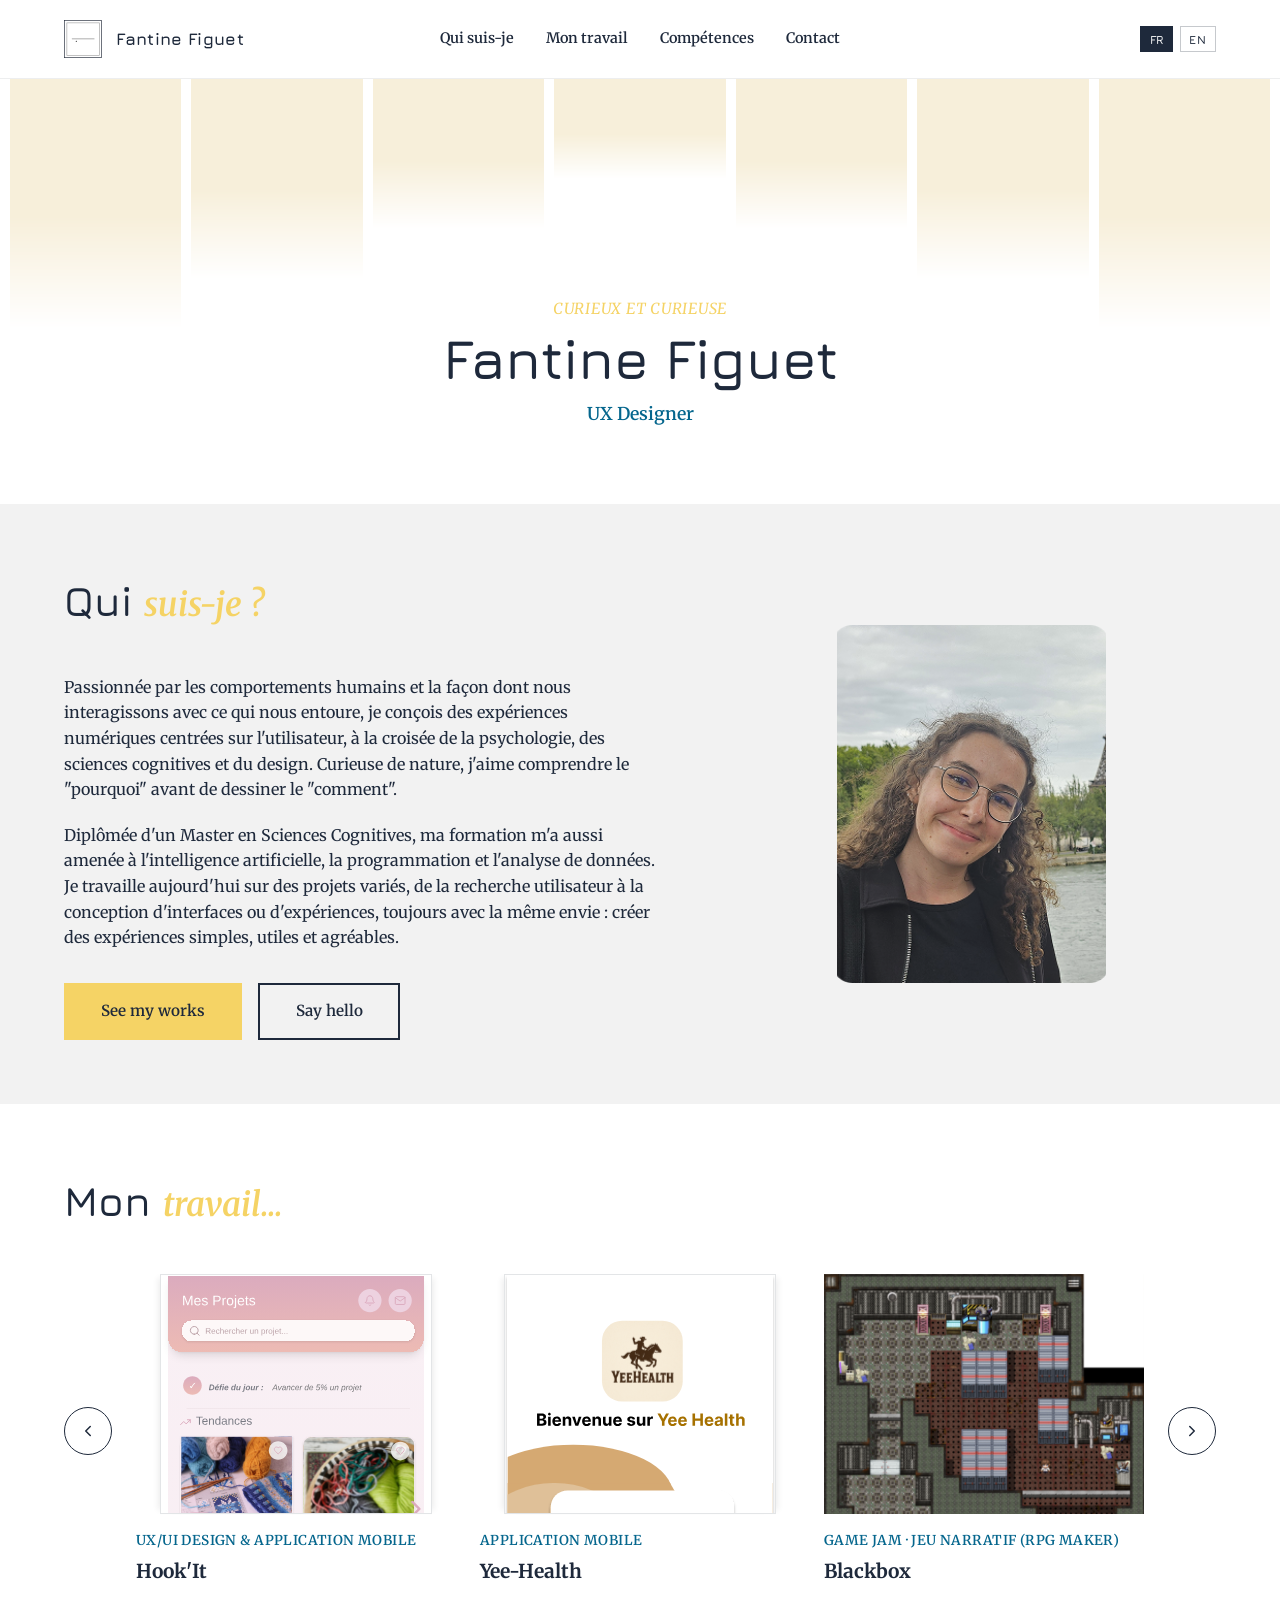
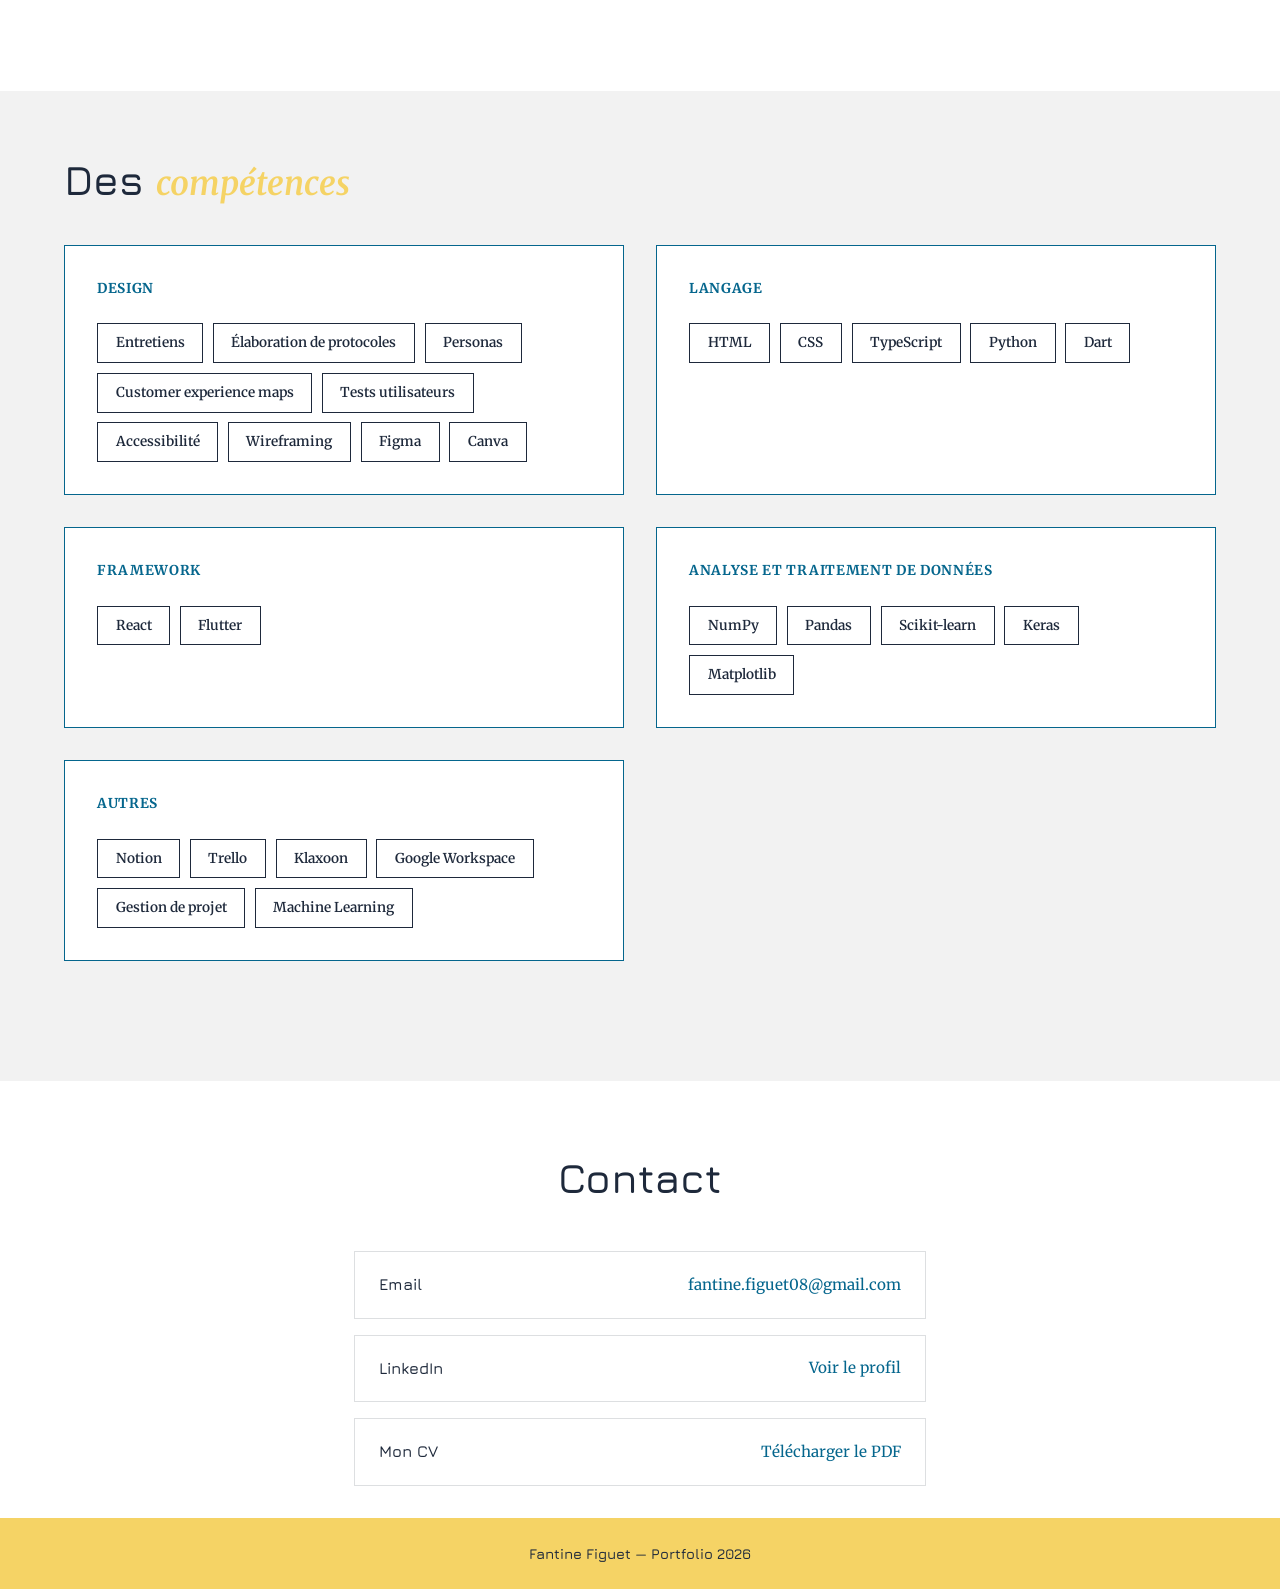
==== index.html @ 65083ae0 "Premier commit : portfolio" ====
<!DOCTYPE html>
<html lang="fr">
<head>
  <meta charset="UTF-8">
  <meta name="viewport" content="width=device-width, initial-scale=1.0">
  <title>Fantine Portfolio</title>
  <meta name="description" content="Portfolio de Fantine Figuet, UX Designer.">
  <link rel="icon" type="image/svg+xml" href="assets/images/loco_icon.svg">

  <!-- Polices Google Fonts -->
  <link rel="preconnect" href="https://fonts.googleapis.com">
  <link rel="preconnect" href="https://fonts.gstatic.com" crossorigin>
  <link href="https://fonts.googleapis.com/css2?family=Jura:wght@400;500;600;700&family=Merriweather:ital,wght@0,400;0,700;1,400;1,700&display=swap" rel="stylesheet">

  <link rel="stylesheet" href="assets/css/style.css">
</head>
<body>

  <!-- =========================================================
       BARRE DE MENU (injectée par assets/js/navbar.js)
  ========================================================== -->
  <div id="navbar" data-root="./"></div>
  <script src="assets/js/navbar.js"></script>

  <!-- =========================================================
       1. HERO
  ========================================================== -->
  <section class="hero">
    <div class="hero-mosaic" aria-hidden="true">
      <div class="mosaic-item mosaic-1"></div>
      <div class="mosaic-item mosaic-2"></div>
      <div class="mosaic-item mosaic-3"></div>
      <div class="mosaic-item mosaic-4"></div>
      <div class="mosaic-item mosaic-5"></div>
      <div class="mosaic-item mosaic-6"></div>
      <div class="mosaic-item mosaic-7"></div>
    </div>

    <div class="hero-content">
      <p class="hero-tagline" data-i18n="hero.tagline"><em>Curieux et curieuse</em></p>
      <h1 class="hero-title">Fantine Figuet</h1>
      <p class="hero-role">UX Designer</p>
    </div>
  </section>


  <!-- =========================================================
       2. SECTION "QUI SUIS-JE ?"
  ========================================================== -->
  <section id="qui-suis-je" class="about">
    <div class="about-inner">

      <div class="about-text">
        <h2 class="section-title" data-i18n="about.title">Qui <em>suis-je ?</em></h2>

        <p data-i18n="about.p1">
          Passionnée par les comportements humains et la façon dont nous interagissons avec ce qui
          nous entoure, je conçois des expériences numériques centrées sur
          l'utilisateur, à la croisée de la psychologie, des sciences cognitives et du design.
          Curieuse de nature, j'aime comprendre le "pourquoi" avant de dessiner le "comment".
        </p>
        <p data-i18n="about.p2">
          Diplômée d'un Master en Sciences Cognitives, ma formation m'a aussi amenée à
          l'intelligence artificielle, la programmation et l'analyse de données. Je travaille
          aujourd'hui sur des projets variés, de la recherche utilisateur à la conception
          d'interfaces ou d'expériences, toujours avec la même envie : créer des expériences
          simples, utiles et agréables.
        </p>

        <div class="about-buttons">
          <a href="#travail" class="btn btn-fill-yellow">See my works</a>
          <a href="#contact" class="btn btn-outline-blue">Say hello</a>
        </div>
      </div>

      <div class="about-image">
        <img src="assets/images/fantine.png" alt="Photo de Fantine Figuet" class="about-photo">
        <div class="about-photo-accent"></div>
      </div>

    </div>
  </section>


  <!-- =========================================================
       3. SECTION "MON TRAVAIL..."
  ========================================================== -->
  <section id="travail" class="work">
    <div class="work-inner">
    <h2 class="section-title" data-i18n="work.title">Mon <em>travail...</em></h2>

    <div class="carousel carousel--work">
      <button class="carousel-arrow carousel-prev" aria-label="Projet précédent">
        <svg width="18" height="18" viewBox="0 0 24 24" fill="none" stroke="currentColor" stroke-width="2">
          <path d="M15 18l-6-6 6-6" stroke-linecap="round" stroke-linejoin="round"/>
        </svg>
      </button>

      <div class="carousel-viewport">
        <ul class="carousel-track">
          <!-- TODO: remplacer par les vrais projets (titre, catégorie, image) -->
          <!-- Chaque carte renvoie vers sa propre page : monportfolio/projet1, /projet2, ... -->
          <li class="project-card-item">
            <a href="hookit/" class="project-card">
              <img src="assets/images/hook_it/hifi/accueil.svg" alt="" class="project-image project-image--framed">
              <p class="project-category" data-i18n="work.hookit.category">UX/UI Design &amp; Application mobile</p>
              <h3 class="project-title" data-i18n="work.hookit.title">Hook'It</h3>
            </a>
          </li>
          <li class="project-card-item">
            <a href="esante/index.html" class="project-card">
              <img src="assets/images/esante/connexion.svg" alt="" class="project-image project-image--framed">
              <p class="project-category" data-i18n="work.esante.category">Application mobile</p>
              <h3 class="project-title" data-i18n="work.esante.title">Yee-Health</h3>
            </a>
          </li>
          <li class="project-card-item">
            <a href="blackbox/index.html" class="project-card">
              <img src="assets/images/game_jam_2024/mots_bb.svg" alt="" class="project-image">
              <p class="project-category" data-i18n="work.blackbox.category">Game Jam · Jeu narratif</p>
              <h3 class="project-title" data-i18n="work.blackbox.title">Blackbox</h3>
            </a>
          </li>
        </ul>
      </div>

      <button class="carousel-arrow carousel-next" aria-label="Projet suivant">
        <svg width="18" height="18" viewBox="0 0 24 24" fill="none" stroke="currentColor" stroke-width="2">
          <path d="M9 18l6-6-6-6" stroke-linecap="round" stroke-linejoin="round"/>
        </svg>
      </button>
    </div>

    <div class="carousel-dots" role="tablist" aria-label="Navigation des projets"></div>
    </div>
  </section>


  <!-- =========================================================
       4. SECTION "COMPÉTENCES"
  ========================================================== -->
  <section id="competences" class="skills">
    <div class="skills-inner">
    <h2 class="section-title skills-title" data-i18n="skills.title">
      Des <em>compétences</em>
    </h2>

    <div class="skills-categories">
      <div class="skills-card">
        <h3 class="skills-card-title" data-i18n="skills.cat.design">Design</h3>
        <div class="skills-badges">
          <span class="skill-tag" data-i18n="skills.tag.entretiens">Entretiens</span>
          <span class="skill-tag" data-i18n="skills.tag.protocoles">Élaboration de protocoles</span>
          <span class="skill-tag">Personas</span>
          <span class="skill-tag">Customer experience maps</span>
          <span class="skill-tag" data-i18n="skills.tag.tests_utilisateurs">Tests utilisateurs</span>
          <span class="skill-tag" data-i18n="skills.tag.accessibilite">Accessibilité</span>
          <span class="skill-tag">Wireframing</span>
          <span class="skill-tag">Figma</span>
          <span class="skill-tag">Canva</span>
        </div>
      </div>

      <div class="skills-card">
        <h3 class="skills-card-title" data-i18n="skills.cat.language">Langage</h3>
        <div class="skills-badges">
          <span class="skill-tag">HTML</span>
          <span class="skill-tag">CSS</span>
          <span class="skill-tag">TypeScript</span>
          <span class="skill-tag">Python</span>
          <span class="skill-tag">Dart</span>
        </div>
      </div>

      <div class="skills-card">
        <h3 class="skills-card-title" data-i18n="skills.cat.framework">Framework</h3>
        <div class="skills-badges">
          <span class="skill-tag">React</span>
          <span class="skill-tag">Flutter</span>
        </div>
      </div>

      <div class="skills-card">
        <h3 class="skills-card-title" data-i18n="skills.cat.data">Analyse et traitement de données</h3>
        <div class="skills-badges">
          <span class="skill-tag">NumPy</span>
          <span class="skill-tag">Pandas</span>
          <span class="skill-tag">Scikit-learn</span>
          <span class="skill-tag">Keras</span>
          <span class="skill-tag">Matplotlib</span>
        </div>
      </div>

      <div class="skills-card">
        <h3 class="skills-card-title" data-i18n="skills.cat.other">Autres</h3>
        <div class="skills-badges">
          <span class="skill-tag">Notion</span>
          <span class="skill-tag">Trello</span>
          <span class="skill-tag">Klaxoon</span>
          <span class="skill-tag">Google Workspace</span>
          <span class="skill-tag" data-i18n="skills.tag.gestion_projet">Gestion de projet</span>
          <span class="skill-tag">Machine Learning</span>
        </div>
      </div>
    </div>
    </div>
  </section>


  <!-- =========================================================
       5. SECTION CONTACT
  ========================================================== -->
  <section id="contact" class="contact">
    <h2 class="section-title contact-title">Contact</h2>

    <!-- TODO: remplacer le lien "Mon CV" par le vrai PDF -->
    <div class="contact-links">
      <button type="button" class="contact-link contact-link--copy" data-copy="fantine.figuet08@gmail.com">
        <span class="contact-link-label" data-i18n="contact.email_label">Email</span>
        <span class="contact-link-value">fantine.figuet08@gmail.com</span>
      </button>
      <a href="https://www.linkedin.com/in/fantine-figuet" target="_blank" rel="noopener" class="contact-link">
        <span class="contact-link-label">LinkedIn</span>
        <span class="contact-link-value" data-i18n="contact.linkedin_value">Voir le profil</span>
      </a>
      <a href="#" target="_blank" rel="noopener" class="contact-link">
        <span class="contact-link-label" data-i18n="footer.cv">Mon CV</span>
        <span class="contact-link-value" data-i18n="contact.cv_value">Télécharger le PDF</span>
      </a>
    </div>
  </section>

  <!-- =========================================================
       6. FOOTER
  ========================================================== -->
  <footer class="footer">
    <p>Fantine Figuet — Portfolio 2026</p>
  </footer>

  <script src="assets/js/script.js"></script>
</body>
</html>
---- assets/css/style.css ----
/* =========================================================
   VARIABLES / RESET
========================================================== */
:root {
  --color-yellow: #F5D365;
  --color-blue: #05668D;
  --color-text: #1E293B;
  --color-white: #FFFFFF;
  --color-gray-placeholder: #D9D9D9;
  --color-gray-placeholder-dark: #BFBFBF;
  --color-bg-alt: #F2F2F2;

  --font-heading: 'Jura', sans-serif;
  --font-body: 'Merriweather', serif;

  --max-width: 1200px;
  --section-padding-y: 4rem;
  --section-padding-x: 5vw;
}

* {
  margin: 0;
  padding: 0;
  box-sizing: border-box;
}

html {
  scroll-behavior: smooth;
}

body {
  font-family: var(--font-body);
  color: var(--color-text);
  background-color: var(--color-white);
  line-height: 1.6;
  overflow-x: hidden;
}

/* "Fantine Figuet" et les titres de section : police Jura */
h1, h2 {
  font-family: var(--font-heading);
  font-weight: 600;
  color: var(--color-text);
}

h3 {
  font-weight: 700;
  color: var(--color-text);
}

em {
  font-style: italic;
}

a {
  color: var(--color-blue);
  text-decoration: none;
}

ul {
  list-style: none;
}

img {
  max-width: 100%;
  display: block;
}

/* Placeholder gris générique (images / logos à venir) — angle droit */
.img-placeholder {
  background-color: var(--color-gray-placeholder);
  border-radius: 0;
  position: relative;
  overflow: hidden;
}

.img-placeholder::before {
  content: "";
  position: absolute;
  inset: 0;
  margin: auto;
  width: 28%;
  height: 28%;
  max-width: 40px;
  max-height: 40px;
  background-color: var(--color-gray-placeholder-dark);
  -webkit-mask: url("data:image/svg+xml;utf8,<svg xmlns='http://www.w3.org/2000/svg' viewBox='0 0 24 24'><path d='M21 19V5c0-1.1-.9-2-2-2H5c-1.1 0-2 .9-2 2v14c0 1.1.9 2 2 2h14c1.1 0 2-.9 2-2zM8.5 13.5l2.5 3.01L14.5 12l4.5 6H5l3.5-4.5z'/></svg>") center / contain no-repeat;
  mask: url("data:image/svg+xml;utf8,<svg xmlns='http://www.w3.org/2000/svg' viewBox='0 0 24 24'><path d='M21 19V5c0-1.1-.9-2-2-2H5c-1.1 0-2 .9-2 2v14c0 1.1.9 2 2 2h14c1.1 0 2-.9 2-2zM8.5 13.5l2.5 3.01L14.5 12l4.5 6H5l3.5-4.5z'/></svg>") center / contain no-repeat;
}

/* =========================================================
   ÉLÉMENTS COMMUNS (titres, boutons, séparateurs)
========================================================== */
.section-title {
  font-size: clamp(1.8rem, 4vw, 2.6rem);
  margin-bottom: 2.5rem;
}

.section-title em {
  color: var(--color-yellow);
  font-family: var(--font-body);
  font-size: 0.8em;
}

.btn {
  display: inline-block;
  padding: 0.9rem 2.2rem;
  border-radius: 0;
  font-family: var(--font-body);
  font-weight: 600;
  font-size: 0.95rem;
  cursor: pointer;
  transition: all 0.25s ease;
  border: 2px solid transparent;
  text-align: center;
}

.btn-outline-yellow {
  border-color: var(--color-yellow);
  color: var(--color-text);
  background: transparent;
}
.btn-outline-yellow:hover {
  background-color: var(--color-yellow);
}

.btn-outline-blue {
  border-color: var(--color-text);
  color: var(--color-text);
  background: transparent;
}
.btn-outline-blue:hover {
  background-color: var(--color-text);
  color: var(--color-white);
}

.btn-fill-yellow {
  background-color: var(--color-yellow);
  color: var(--color-text);
}
.btn-fill-yellow:hover {
  filter: brightness(0.92);
}

/* =========================================================
   BARRE DE MENU
========================================================== */
.navbar {
  position: sticky;
  top: 0;
  z-index: 100;
  background-color: var(--color-white);
  padding: 1.25rem var(--section-padding-x);
  border-bottom: 1px solid rgba(30, 41, 59, 0.08);
}

.navbar-inner {
  max-width: var(--max-width);
  margin: 0 auto;
  display: grid;
  grid-template-columns: 1fr auto 1fr;
  align-items: center;
  gap: 1.5rem;
}

.navbar-logo {
  display: inline-flex;
  align-items: center;
  gap: 0.9rem;
  flex-shrink: 0;
  justify-self: start;
  min-width: 0;
}

.navbar-logo-icon {
  display: block;
  height: 38px;
  width: auto;
  flex-shrink: 0;
}

.navbar-logo-text {
  font-family: var(--font-heading);
  font-weight: 700;
  font-size: 1.05rem;
  color: var(--color-text);
  white-space: nowrap;
  letter-spacing: 0.02em;
}

.navbar-links {
  display: flex;
  flex-wrap: wrap;
  justify-content: center;
  gap: 2rem;
  justify-self: center;
}

.navbar-links a {
  color: var(--color-text);
  font-weight: 600;
  font-size: 0.9rem;
  transition: color 0.25s ease;
}

.navbar-links a:hover {
  color: var(--color-blue);
}

/* Sélecteur de langue (FR / EN) */
.lang-switch {
  display: flex;
  gap: 0.4rem;
  justify-self: end;
}

.lang-btn {
  background: none;
  border: 1px solid rgba(30, 41, 59, 0.25);
  color: var(--color-text);
  font-family: var(--font-heading);
  font-size: 0.75rem;
  font-weight: 600;
  letter-spacing: 0.03em;
  padding: 0.3rem 0.55rem;
  cursor: pointer;
  transition: background-color 0.2s ease, color 0.2s ease, border-color 0.2s ease;
}

.lang-btn:hover {
  border-color: var(--color-text);
}

.lang-btn.active {
  background-color: var(--color-text);
  border-color: var(--color-text);
  color: var(--color-white);
}

/* =========================================================
   1. HERO
========================================================== */
.hero {
  padding: 0 0 3rem;
}

/* Mosaïque suspendue depuis le haut ("tombe du plafond"), en pleine largeur
   d'écran (pas de max-width) : arc inversé (grand -> petit -> grand), chaque
   image se fondant dans le fond blanc à son extrémité basse. Le titre remonte
   dans la zone fondue de la mosaïque grâce à la marge négative de .hero-content. */
.hero-mosaic {
  display: flex;
  align-items: flex-start;
  justify-content: center;
  gap: 10px;
  margin-bottom: 1rem;
  padding: 0 10px;
}

.mosaic-item {
  flex: 1 1 0;
  min-width: 0;
  /* Jaune adouci, même clarté que le fond alterné (--color-bg-alt) */
  background-color: #F7EFDA;
  -webkit-mask-image: linear-gradient(to bottom, black 55%, transparent 100%);
  mask-image: linear-gradient(to bottom, black 55%, transparent 100%);
}

/* Hauteurs formant un arc inversé (grand -> petit -> grand) */
.mosaic-1, .mosaic-7 { height: clamp(170px, 22vw, 250px); }
.mosaic-2, .mosaic-6 { height: clamp(130px, 18vw, 200px); }
.mosaic-3, .mosaic-5 { height: clamp(90px, 12vw, 150px); }
.mosaic-4 { height: clamp(60px, 9vw, 100px); }

.hero-content {
  position: relative;
  z-index: 1;
  text-align: center;
  max-width: 600px;
  margin: -3rem auto 0;
  padding: 0 var(--section-padding-x);
}

.hero-tagline {
  color: var(--color-yellow);
  font-style: italic;
  font-size: 0.95rem;
  letter-spacing: 0.05em;
  text-transform: uppercase;
  margin-bottom: 0.5rem;
}

.hero-title {
  font-size: clamp(2rem, 5.5vw, 3.5rem);
  line-height: 1.05;
  margin-bottom: 0.75rem;
  white-space: nowrap;
}

.hero-role {
  color: var(--color-blue);
  font-weight: 600;
  font-size: 1.1rem;
  margin-bottom: 1.75rem;
}

/* =========================================================
   2. SECTION "QUI SUIS-JE ?"
========================================================== */
.about {
  padding: var(--section-padding-y) var(--section-padding-x);
  /* Fond légèrement plus foncé, en pleine largeur, pour séparer les sections sans trait */
  background-color: var(--color-bg-alt);
}

.about-inner {
  max-width: var(--max-width);
  margin: 0 auto;
  display: grid;
  grid-template-columns: 1.1fr 0.9fr;
  gap: 4rem;
  align-items: center;
}

.about-text p {
  margin-bottom: 1.25rem;
  color: var(--color-text);
}

.about-buttons {
  display: flex;
  gap: 1rem;
  margin-top: 2rem;
  flex-wrap: wrap;
}

.about-image {
  position: relative;
  max-width: 420px;
  margin: 0 auto;
}

.about-photo {
  width: 100%;
  aspect-ratio: 3 / 4;
  object-fit: cover;
  display: block;
}

.about-photo-accent {
  position: absolute;
  bottom: -1.5rem;
  right: -1.5rem;
  width: 45%;
  aspect-ratio: 1 / 1;
  background-color: var(--color-blue);
  border-radius: 0;
  z-index: -1;
}

/* =========================================================
   3. SECTION "MON TRAVAIL..."
========================================================== */
.work {
  padding: var(--section-padding-y) var(--section-padding-x);
}

.work-inner {
  max-width: var(--max-width);
  margin: 0 auto;
  text-align: center;
}

.work .section-title {
  text-align: left;
}

.carousel {
  display: flex;
  align-items: center;
  gap: 1.5rem;
}

.carousel-arrow {
  flex-shrink: 0;
  width: 48px;
  height: 48px;
  border-radius: 50%;
  border: 1px solid var(--color-text);
  background: transparent;
  color: var(--color-text);
  display: flex;
  align-items: center;
  justify-content: center;
  cursor: pointer;
  transition: all 0.25s ease;
}

.carousel-arrow:hover {
  background-color: var(--color-text);
  color: var(--color-white);
}

.carousel-viewport {
  overflow-x: auto;
  overflow-y: hidden;
  flex: 1;
  scroll-snap-type: x mandatory;
  scroll-behavior: smooth;
  -webkit-overflow-scrolling: touch;
  scrollbar-width: none;
  -ms-overflow-style: none;
}

.carousel-viewport::-webkit-scrollbar {
  display: none;
}

.carousel-viewport.is-dragging {
  scroll-snap-type: none;
  scroll-behavior: auto;
  cursor: grabbing;
}

.carousel-track {
  display: flex;
  gap: 1.5rem;
}

.project-card-item {
  flex: 0 0 calc((100% - 3rem) / 3);
  scroll-snap-align: start;
}

/* La carte est un vrai lien vers la page du projet (ex: /projet1/) */
.project-card {
  display: block;
  text-align: left;
  color: inherit;
  text-decoration: none;
  cursor: pointer;
  transition: opacity 0.25s ease;
}

.project-card:hover {
  opacity: 0.85;
}

.project-image {
  width: 100%;
  aspect-ratio: 4 / 3;
  margin-bottom: 1rem;
  object-fit: cover;
  object-position: top;
}

.project-image--framed {
  width: 85%;
  /* même hauteur que les images pleine largeur (4/3) malgré la largeur réduite */
  aspect-ratio: 17 / 15;
  margin-left: auto;
  margin-right: auto;
  border: 1px solid rgba(30, 41, 59, 0.12);
  box-shadow:
    -6px 0 6px -4px rgba(0, 0, 0, 0.07),
    6px 0 6px -4px rgba(0, 0, 0, 0.07);
}

.project-category {
  color: var(--color-blue);
  font-size: 0.85rem;
  font-weight: 600;
  text-transform: uppercase;
  letter-spacing: 0.03em;
  margin-bottom: 0.25rem;
}

.project-title {
  font-size: 1.2rem;
}

.carousel-dots {
  display: flex;
  justify-content: center;
  gap: 0.6rem;
  margin-top: 2.5rem;
}

.carousel-dots button {
  width: 10px;
  height: 10px;
  border-radius: 999px;
  border: none;
  background-color: var(--color-blue);
  opacity: 0.5;
  cursor: pointer;
  padding: 0;
  transition: width 0.35s ease, background-color 0.25s ease, opacity 0.25s ease;
}

/* Le point actif s'étire en pilule/rectangle arrondi jaune */
.carousel-dots button.active {
  width: 30px;
  background-color: var(--color-yellow);
  opacity: 1;
}

/* =========================================================
   4. SECTION "COMPÉTENCES"
========================================================== */
.skills {
  padding: var(--section-padding-y) var(--section-padding-x);
  background-color: var(--color-bg-alt);
}

.skills-inner {
  max-width: var(--max-width);
  margin: 0 auto;
}

.skills-title {
  line-height: 1.2;
}

/* 4 cards de compétences (Langage, Framework, Design, Autres) */
.skills-categories {
  display: grid;
  grid-template-columns: repeat(2, 1fr);
  gap: 2rem;
  margin-bottom: 3.5rem;
}

.skills-card {
  border: 1px solid var(--color-blue);
  padding: 2rem;
  background-color: var(--color-white);
}

.skills-card-title {
  color: var(--color-blue);
  font-size: 0.85rem;
  text-transform: uppercase;
  letter-spacing: 0.05em;
  font-weight: 700;
  margin-bottom: 1.5rem;
}

/* Badges "briques" contenant chaque compétence, en flux libre.
   Même duo de couleurs que les boutons "See my works" / "Say hello",
   en alternance pour éviter un bloc tout bleu. */
.skills-badges {
  display: flex;
  flex-wrap: wrap;
  gap: 0.6rem;
}

.skill-tag {
  display: inline-block;
  padding: 0.5rem 1.1rem;
  border-radius: 0;
  border: 1.5px solid transparent;
  font-size: 0.85rem;
  font-weight: 600;
}

.skill-tag:nth-child(odd) {
  background-color: transparent;
  border-color: var(--color-text);
  color: var(--color-text);
}

.skill-tag:nth-child(even) {
  background-color: transparent;
  border-color: var(--color-text);
  color: var(--color-text);
}

/* =========================================================
   5. SECTION CONTACT
========================================================== */
.contact {
  padding: var(--section-padding-y) var(--section-padding-x) 2rem;
  max-width: 700px;
  margin: 0 auto;
}

.contact-title {
  text-align: center;
}

.contact-links {
  display: flex;
  flex-direction: column;
  gap: 1rem;
}

.contact-link {
  display: flex;
  align-items: center;
  justify-content: space-between;
  gap: 1rem;
  padding: 1.25rem 1.5rem;
  border: 1px solid rgba(30, 41, 59, 0.15);
  color: var(--color-text);
  transition: border-color 0.2s ease, background-color 0.2s ease;
}

button.contact-link {
  width: 100%;
  background: none;
  font: inherit;
  text-align: left;
  cursor: pointer;
}

.contact-link:hover {
  border-color: var(--color-yellow);
  background-color: #F7EFDA;
}

.contact-link-label {
  font-family: var(--font-heading);
  font-weight: 600;
  font-size: 1rem;
}

.contact-link-value {
  color: var(--color-blue);
  font-size: 0.95rem;
}

/* =========================================================
   6. FOOTER
========================================================== */
.footer {
  background-color: var(--color-yellow);
  padding: 1.5rem var(--section-padding-x);
  text-align: center;
}

.footer p {
  font-family: var(--font-heading);
  font-weight: 600;
  font-size: 0.9rem;
  color: var(--color-text);
}

/* =========================================================
   7. PAGE PROJET (détail) — utilisé par projetX/index.html
========================================================== */
.project-detail-header {
  display: flex;
  align-items: center;
  justify-content: space-between;
  gap: 1rem;
  padding: 2rem var(--section-padding-x) 0;
  max-width: var(--max-width);
  margin: 0 auto;
}

.back-link {
  display: inline-flex;
  align-items: center;
  gap: 0.5rem;
  color: var(--color-text);
  font-weight: 600;
  font-size: 0.95rem;
}

.back-link:hover {
  opacity: 0.75;
}

.project-detail {
  padding: 2.5rem var(--section-padding-x) var(--section-padding-y);
  max-width: var(--max-width);
  margin: 0 auto;
}

/* Flèche de retour vers "Mon travail" — pas de libellé, juste l'icône */
.project-detail-back {
  display: inline-flex;
  align-items: center;
  justify-content: center;
  width: 52px;
  height: 52px;
  border-radius: 50%;
  border: none;
  background-color: var(--color-yellow);
  color: var(--color-text);
  margin-bottom: 1.5rem;
  transition: opacity 0.15s ease;
}

.project-detail-back:hover {
  opacity: 0.85;
}

.project-detail-category {
  color: var(--color-blue);
  font-weight: 600;
  text-transform: uppercase;
  letter-spacing: 0.03em;
  font-size: 0.9rem;
  margin-bottom: 0.75rem;
}

.project-detail-title {
  font-size: clamp(1.5rem, 2.8vw, 2.4rem);
  margin-bottom: 2.5rem;
  max-width: 900px;
}

.project-detail-intro {
  display: grid;
  grid-template-columns: 0.85fr 1.15fr;
  gap: 3rem;
  align-items: start;
  margin-bottom: 3rem;
}

/* Photo toujours au-dessus du texte, quelle que soit la largeur d'écran (usage ponctuel) */
.project-detail-intro--stacked {
  grid-template-columns: 1fr;
}

.project-detail-intro--stacked .project-detail-hero-media {
  max-width: 480px;
  margin: 0 auto;
}

.project-detail-hero {
  width: 100%;
  display: flex;
  justify-content: center;
}

/* Visuel de mise en avant pour un projet qui n'est pas une appli mobile (pas de mock-up téléphone) */
.project-detail-hero-media {
  width: 100%;
  aspect-ratio: 16 / 9;
  border-radius: 1rem;
  overflow: hidden;
}

.project-detail-hero-media img {
  width: 100%;
  height: 100%;
  object-fit: cover;
  display: block;
}

/* Mock-up téléphone qui encadre la capture d'écran mise en avant :
   hauteur fixe, largeur calculée en pixels via calc() depuis le ratio exact de
   l'image (--phone-ratio, passé en style inline par page) — plus fiable que
   aspect-ratio, calc()/variables CSS étant supportés partout. */
.phone-mockup {
  --phone-ratio: 0.4615; /* valeur par défaut si aucun ratio n'est précisé */
  height: 560px;
  width: calc(560px * var(--phone-ratio));
  max-width: 100%;
  background-color: #111;
  border-radius: 1.8rem;
  padding: 0.3rem;
  box-shadow: 0 25px 50px rgba(0, 0, 0, 0.22);
  position: relative;
  display: flex;
  box-sizing: border-box;
}

.phone-mockup::before {
  content: "";
  position: absolute;
  top: 0.5rem;
  left: 50%;
  transform: translateX(-50%);
  width: 28%;
  height: 0.3rem;
  border-radius: 999px;
  background-color: #000;
  z-index: 1;
}

/* Enveloppe qui clippe réellement l'écran aux coins arrondis (plus fiable
   qu'un border-radius directement sur un <img> avec object-fit selon les navigateurs) */
.phone-mockup-screen {
  width: 100%;
  height: 100%;
  border-radius: 1.5rem;
  overflow: hidden;
}

.phone-mockup img {
  width: 100%;
  height: 100%;
  object-fit: cover;
  display: block;
}

.phone-mockup .img-placeholder {
  width: 100%;
  height: 100%;
  border-radius: 1.5rem;
}

.project-detail-body {
  display: flex;
  flex-direction: column;
  gap: 2rem;
}

.project-detail-body p {
  margin-bottom: 1.25rem;
}

.project-detail-app-name {
  font-size: 1.6rem;
  margin-bottom: 0.5rem;
  color: var(--color-yellow);
}

.project-detail-infos dt {
  color: var(--color-blue);
  font-weight: 600;
  font-size: 0.85rem;
  text-transform: uppercase;
  letter-spacing: 0.03em;
  margin-top: 1.25rem;
}

.project-detail-infos dt:first-child {
  margin-top: 0;
}

.project-detail-infos dd {
  margin: 0.25rem 0 0;
}

.project-detail-gallery-header {
  display: flex;
  align-items: center;
  justify-content: space-between;
  flex-wrap: wrap;
  gap: 1rem;
  margin-bottom: 1.5rem;
}

.project-detail-gallery-title {
  margin: 0;
  font-size: 1.3rem;
  font-weight: 700;
  padding-bottom: 0.4rem;
  border-bottom: 4px solid var(--color-yellow);
}

.fidelity-toggle {
  display: inline-flex;
  gap: 0.5rem;
}

.fidelity-btn {
  border: 1px solid var(--color-text);
  background: none;
  border-radius: 999px;
  padding: 0.4rem 1.1rem;
  font-weight: 600;
  font-size: 0.85rem;
  color: var(--color-text);
  cursor: pointer;
  transition: background-color 0.15s ease, border-color 0.15s ease;
}

.fidelity-btn:hover {
  border-color: var(--color-yellow);
}

.fidelity-btn.active {
  background-color: var(--color-yellow);
  border-color: var(--color-yellow);
}

/* Galerie de captures d'écran, avec le même moteur de scroll que le carrousel
   "Mon travail..." (.gallery-carousel réutilise .carousel-viewport/-track/-dots,
   .project-detail-gallery fait office de .carousel-track). Contrairement au
   carrousel de l'accueil, les flèches flottent ici par-dessus les images plutôt
   que de prendre de la place à côté, pour laisser toute la largeur aux photos. */
.gallery-carousel {
  position: relative;
  margin-bottom: 3rem;
}

.gallery-carousel[hidden] {
  display: none;
}

.gallery-carousel .carousel-arrow {
  position: absolute;
  top: 50%;
  transform: translateY(-50%);
  z-index: 2;
  background-color: var(--color-white);
  box-shadow: 0 4px 14px rgba(0, 0, 0, 0.18);
}

.gallery-carousel .carousel-prev {
  left: 0.75rem;
}

.gallery-carousel .carousel-next {
  right: 0.75rem;
}

.gallery-carousel .carousel-arrow:hover {
  background-color: var(--color-text);
  color: var(--color-white);
}

.project-detail-gallery {
  align-items: flex-start;
}

.project-detail-gallery img {
  width: 270px;
  height: auto;
  flex-shrink: 0;
  display: block;
  scroll-snap-align: start;
}

.project-detail-gallery .img-placeholder {
  width: 270px;
  aspect-ratio: 3 / 4;
  flex-shrink: 0;
  background-color: #F5F5F5;
}

.project-detail-nav {
  display: flex;
  justify-content: space-between;
  opacity: 0.9;
}

/* Quand un seul lien (premier ou dernier projet), on le pousse du côté attendu */
.project-detail-nav--next-only {
  justify-content: flex-end;
}

.project-detail-nav--prev-only {
  justify-content: flex-start;
}

.project-detail-nav a {
  color: var(--color-text);
  font-weight: 600;
}

.project-detail-nav a:hover {
  color: var(--color-blue);
}

.project-detail-nav-label {
  display: block;
  color: var(--color-yellow);
  font-size: 0.8rem;
  text-transform: uppercase;
  letter-spacing: 0.03em;
  margin-bottom: 0.35rem;
  font-weight: 600;
}

.project-detail-nav-title {
  display: block;
  color: var(--color-blue);
  font-weight: 600;
}

/* =========================================================
   RESPONSIVE — TABLETTE
========================================================== */
@media (max-width: 900px) {
  :root {
    --section-padding-y: 3rem;
  }

  /* Plus assez de place pour le logo + le nom complet : on ne garde que le logo */
  .navbar-logo-text {
    display: none;
  }

  .about-inner {
    grid-template-columns: 1fr;
    gap: 3rem;
  }

  .about-image {
    order: -1;
    max-width: 320px;
  }

  .project-card-item {
    flex: 0 0 calc((100% - 1.5rem) / 2);
  }

  .skills-categories {
    grid-template-columns: 1fr;
  }

  .project-detail-intro {
    grid-template-columns: 1fr;
    gap: 2rem;
  }

  .phone-mockup {
    height: 400px;
    width: calc(400px * var(--phone-ratio));
  }
}

/* =========================================================
   RESPONSIVE — MOBILE
========================================================== */
@media (max-width: 600px) {
  :root {
    --section-padding-y: 2.5rem;
    --section-padding-x: 6vw;
  }

  .navbar-inner {
    grid-template-columns: 1fr;
    justify-items: center;
    gap: 1rem;
  }

  .navbar-logo,
  .lang-switch {
    justify-self: center;
  }

  .navbar-links {
    justify-content: center;
    gap: 0.75rem 1.25rem;
  }

  .hero-mosaic {
    gap: 6px;
  }

  /* Sur mobile, on ne garde que 3 images : les 2 extrêmes (hautes)
     et celle du centre (basse) pour garder l'arc inversé lisible */
  .mosaic-2,
  .mosaic-3,
  .mosaic-5,
  .mosaic-6 {
    display: none;
  }

  .work .section-title {
    text-align: center;
  }

  .project-card-item {
    flex: 0 0 100%;
  }

  .about-buttons {
    flex-direction: column;
  }

  .about-buttons .btn {
    width: 100%;
  }

  .skills-card {
    padding: 1.5rem;
  }

  .carousel {
    gap: 0.75rem;
  }

  .carousel-arrow {
    width: 40px;
    height: 40px;
  }

  .contact-form {
    padding: 1.75rem 1.25rem;
  }

  .project-detail-gallery img {
    width: 200px;
  }

  .project-detail-gallery .img-placeholder {
    width: 200px;
  }
}
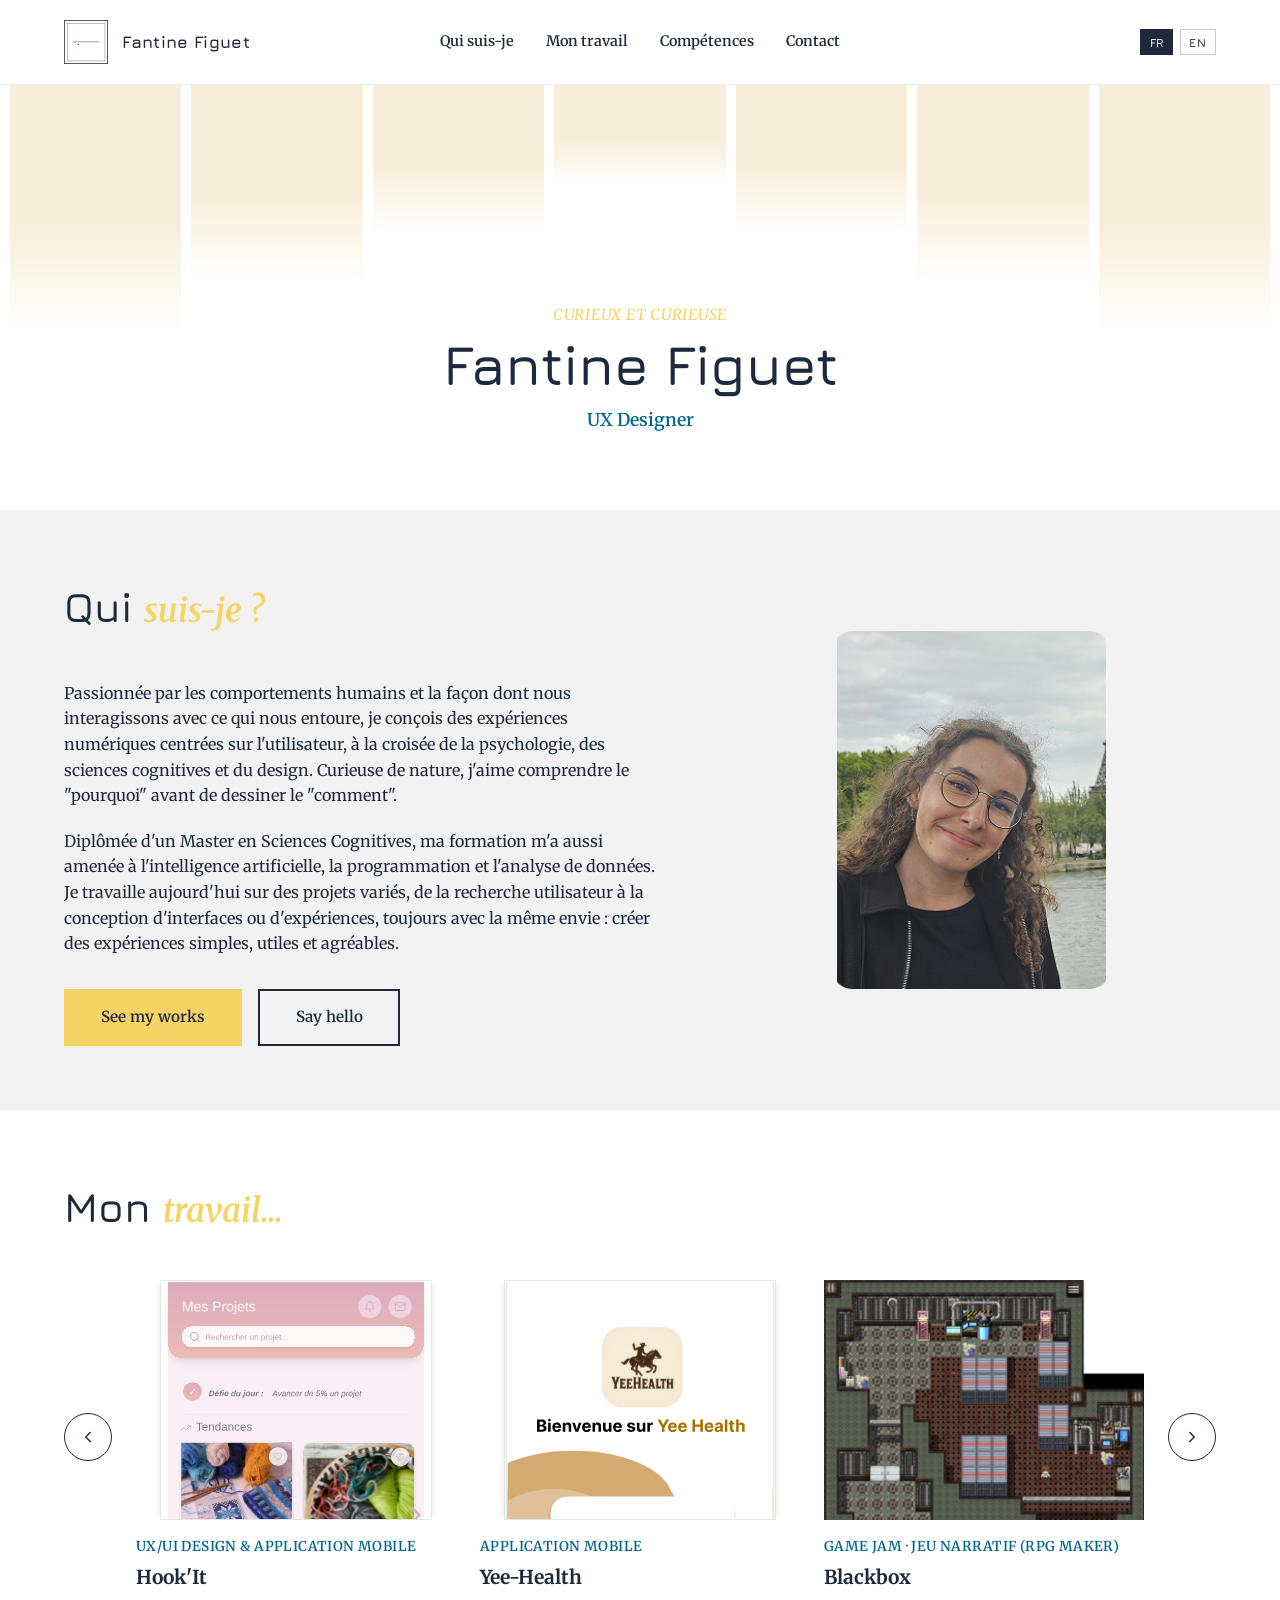
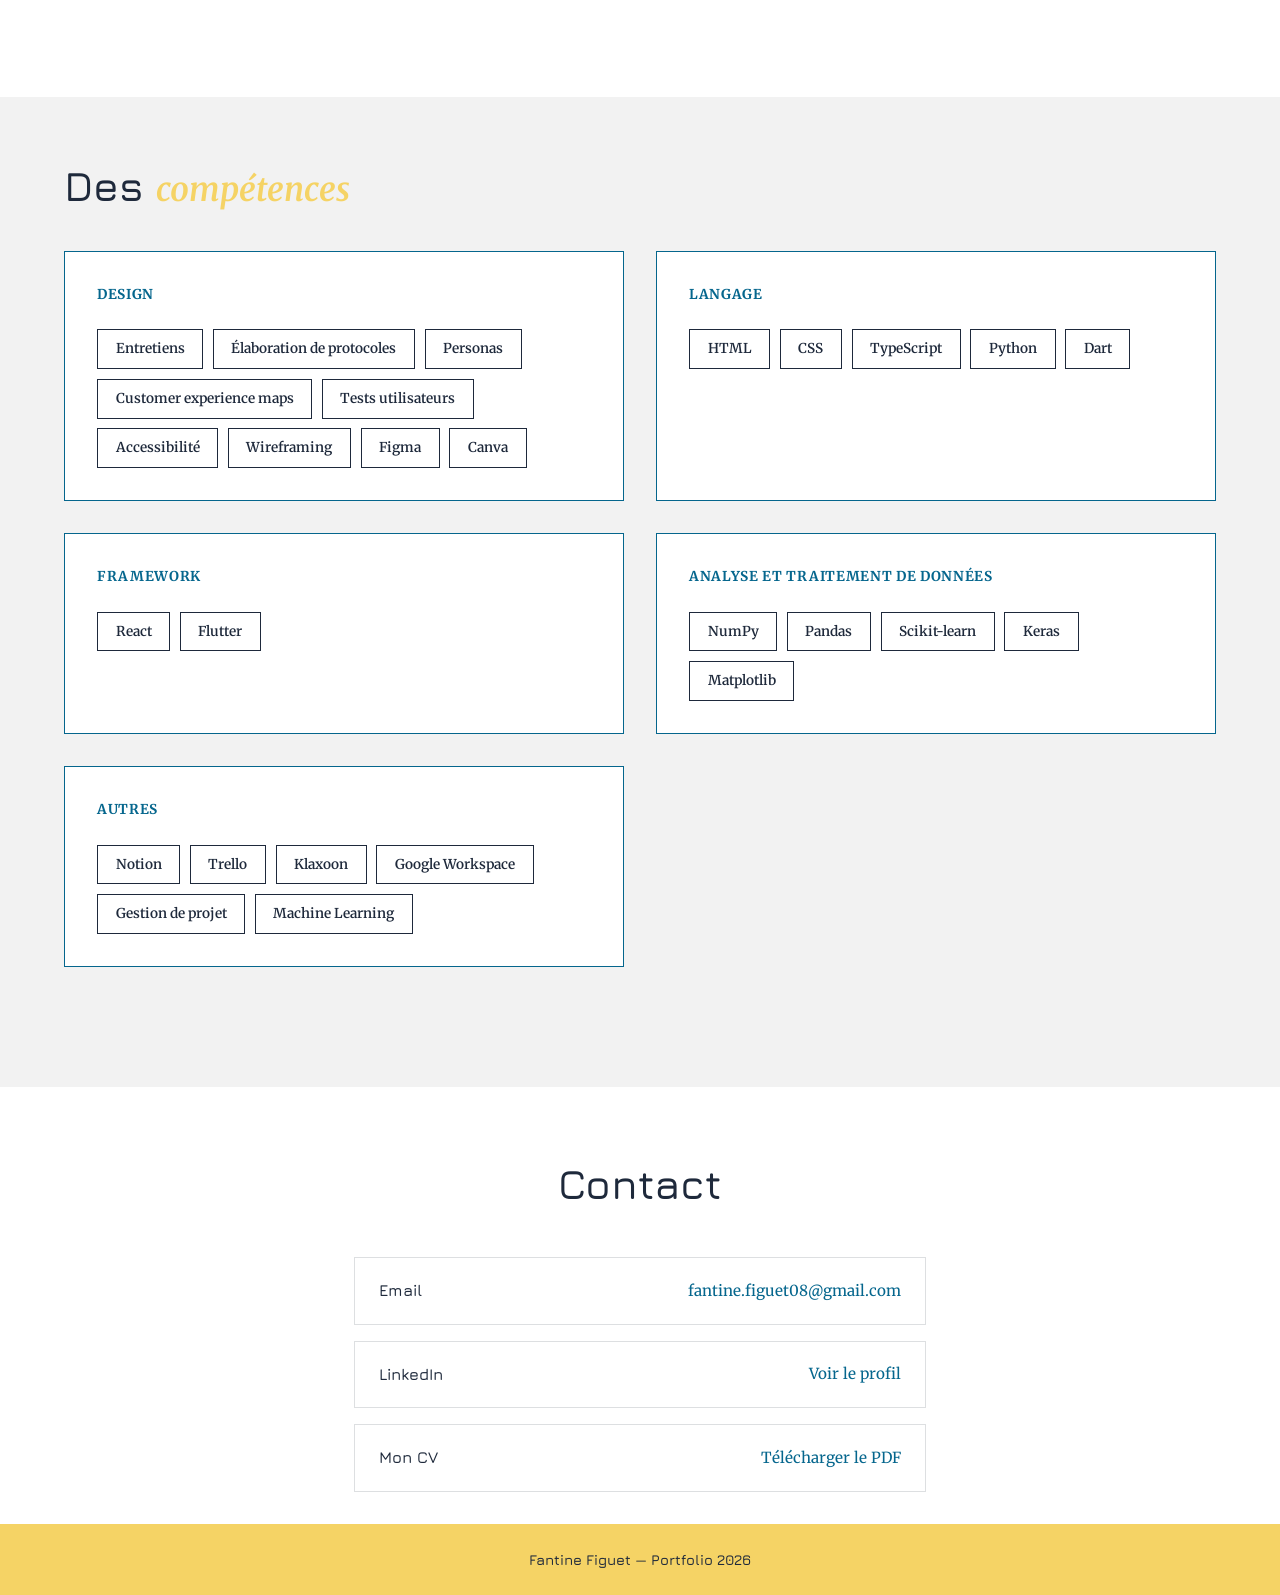
==== commit 089fae62: "Barre de navigation" ====
--- a/index.html
+++ b/index.html
@@ -5,7 +5,7 @@
   <meta name="viewport" content="width=device-width, initial-scale=1.0">
   <title>Fantine Portfolio</title>
   <meta name="description" content="Portfolio de Fantine Figuet, UX Designer.">
-  <link rel="icon" type="image/svg+xml" href="assets/images/loco_icon.svg">
+  <link rel="icon" type="image/svg+xml" href="assets/images/logo_icon.svg">
 
   <!-- Polices Google Fonts -->
   <link rel="preconnect" href="https://fonts.googleapis.com">
--- a/assets/css/style.css
+++ b/assets/css/style.css
@@ -174,7 +174,7 @@
 
 .navbar-logo-icon {
   display: block;
-  height: 38px;
+  height: 44px;
   width: auto;
   flex-shrink: 0;
 }
@@ -207,11 +207,17 @@
   color: var(--color-blue);
 }
 
+.navbar-right {
+  display: flex;
+  align-items: center;
+  gap: 1rem;
+  justify-self: end;
+}
+
 /* Sélecteur de langue (FR / EN) */
 .lang-switch {
   display: flex;
   gap: 0.4rem;
-  justify-self: end;
 }
 
 .lang-btn {
@@ -235,6 +241,65 @@
   background-color: var(--color-text);
   border-color: var(--color-text);
   color: var(--color-white);
+}
+
+/* Sous-menu déroulant pour la langue, dans le menu déroulant mobile
+   (masqué par défaut : ne s'affiche qu'à partir du breakpoint où le menu
+   principal passe en hamburger, voir RESPONSIVE — TABLETTE) */
+.navbar-lang-dropdown {
+  display: none;
+}
+
+.navbar-lang-toggle {
+  display: flex;
+  align-items: center;
+  gap: 0.4rem;
+  background: none;
+  border: 1px solid rgba(30, 41, 59, 0.25);
+  color: var(--color-text);
+  font-family: var(--font-heading);
+  font-size: 0.8rem;
+  font-weight: 600;
+  letter-spacing: 0.03em;
+  padding: 0.5rem 0.75rem;
+  cursor: pointer;
+}
+
+.navbar-lang-options {
+  display: none;
+  flex-direction: column;
+  margin-top: 0.5rem;
+}
+
+.navbar-lang-options.is-open {
+  display: flex;
+}
+
+.navbar-lang-options .lang-btn {
+  width: 100%;
+  text-align: left;
+  padding: 0.6rem 0.75rem;
+  border-top: none;
+}
+
+.navbar-lang-options .lang-btn:first-child {
+  border-top: 1px solid rgba(30, 41, 59, 0.25);
+}
+
+/* Bouton hamburger : masqué tant que les liens tiennent sur une ligne.
+   Taille standardisée sur celle du logo-icon (44px) pour un rendu cohérent. */
+.navbar-toggle {
+  display: none;
+  align-items: center;
+  justify-content: center;
+  width: 44px;
+  height: 44px;
+  background: none;
+  border: none;
+  color: var(--color-text);
+  cursor: pointer;
+  padding: 0;
+  flex-shrink: 0;
 }
 
 /* =========================================================
@@ -982,7 +1047,9 @@
     --section-padding-y: 3rem;
   }
 
-  /* Plus assez de place pour le logo + le nom complet : on ne garde que le logo */
+  /* Étape 1 → 2 : plus assez de place pour le logo + le nom complet, mais les
+     liens et le choix de la langue tiennent encore sur une ligne : on ne
+     garde que le logo-icon, tout le reste (liens + langue) reste inline. */
   .navbar-logo-text {
     display: none;
   }
@@ -1013,6 +1080,52 @@
   .phone-mockup {
     height: 400px;
     width: calc(400px * var(--phone-ratio));
+  }
+}
+
+/* =========================================================
+   RESPONSIVE — NAV EN MENU DÉROULANT
+   Étape 2 → 3 : même le logo-icon seul ne suffit plus à laisser assez de
+   place aux liens + à la langue sur une ligne : on bascule sur le hamburger.
+========================================================== */
+@media (max-width: 700px) {
+  .navbar-toggle {
+    display: flex;
+  }
+
+  .navbar-links {
+    display: none;
+    position: absolute;
+    top: 100%;
+    left: 0;
+    right: 0;
+    flex-direction: column;
+    align-items: flex-start;
+    gap: 0;
+    background-color: var(--color-white);
+    border-bottom: 1px solid rgba(30, 41, 59, 0.08);
+    box-shadow: 0 12px 20px rgba(0, 0, 0, 0.08);
+    padding: 0.5rem var(--section-padding-x) 1rem;
+  }
+
+  .navbar-links.is-open {
+    display: flex;
+  }
+
+  .navbar-links a {
+    width: 100%;
+    padding: 0.75rem 0;
+  }
+
+  /* Le choix de la langue passe dans le menu déroulant plutôt que dans la barre compacte */
+  .navbar-right .lang-switch {
+    display: none;
+  }
+
+  .navbar-lang-dropdown {
+    display: block;
+    margin-top: 0.75rem;
+    width: 100%;
   }
 }
 
@@ -1023,22 +1136,6 @@
   :root {
     --section-padding-y: 2.5rem;
     --section-padding-x: 6vw;
-  }
-
-  .navbar-inner {
-    grid-template-columns: 1fr;
-    justify-items: center;
-    gap: 1rem;
-  }
-
-  .navbar-logo,
-  .lang-switch {
-    justify-self: center;
-  }
-
-  .navbar-links {
-    justify-content: center;
-    gap: 0.75rem 1.25rem;
   }
 
   .hero-mosaic {
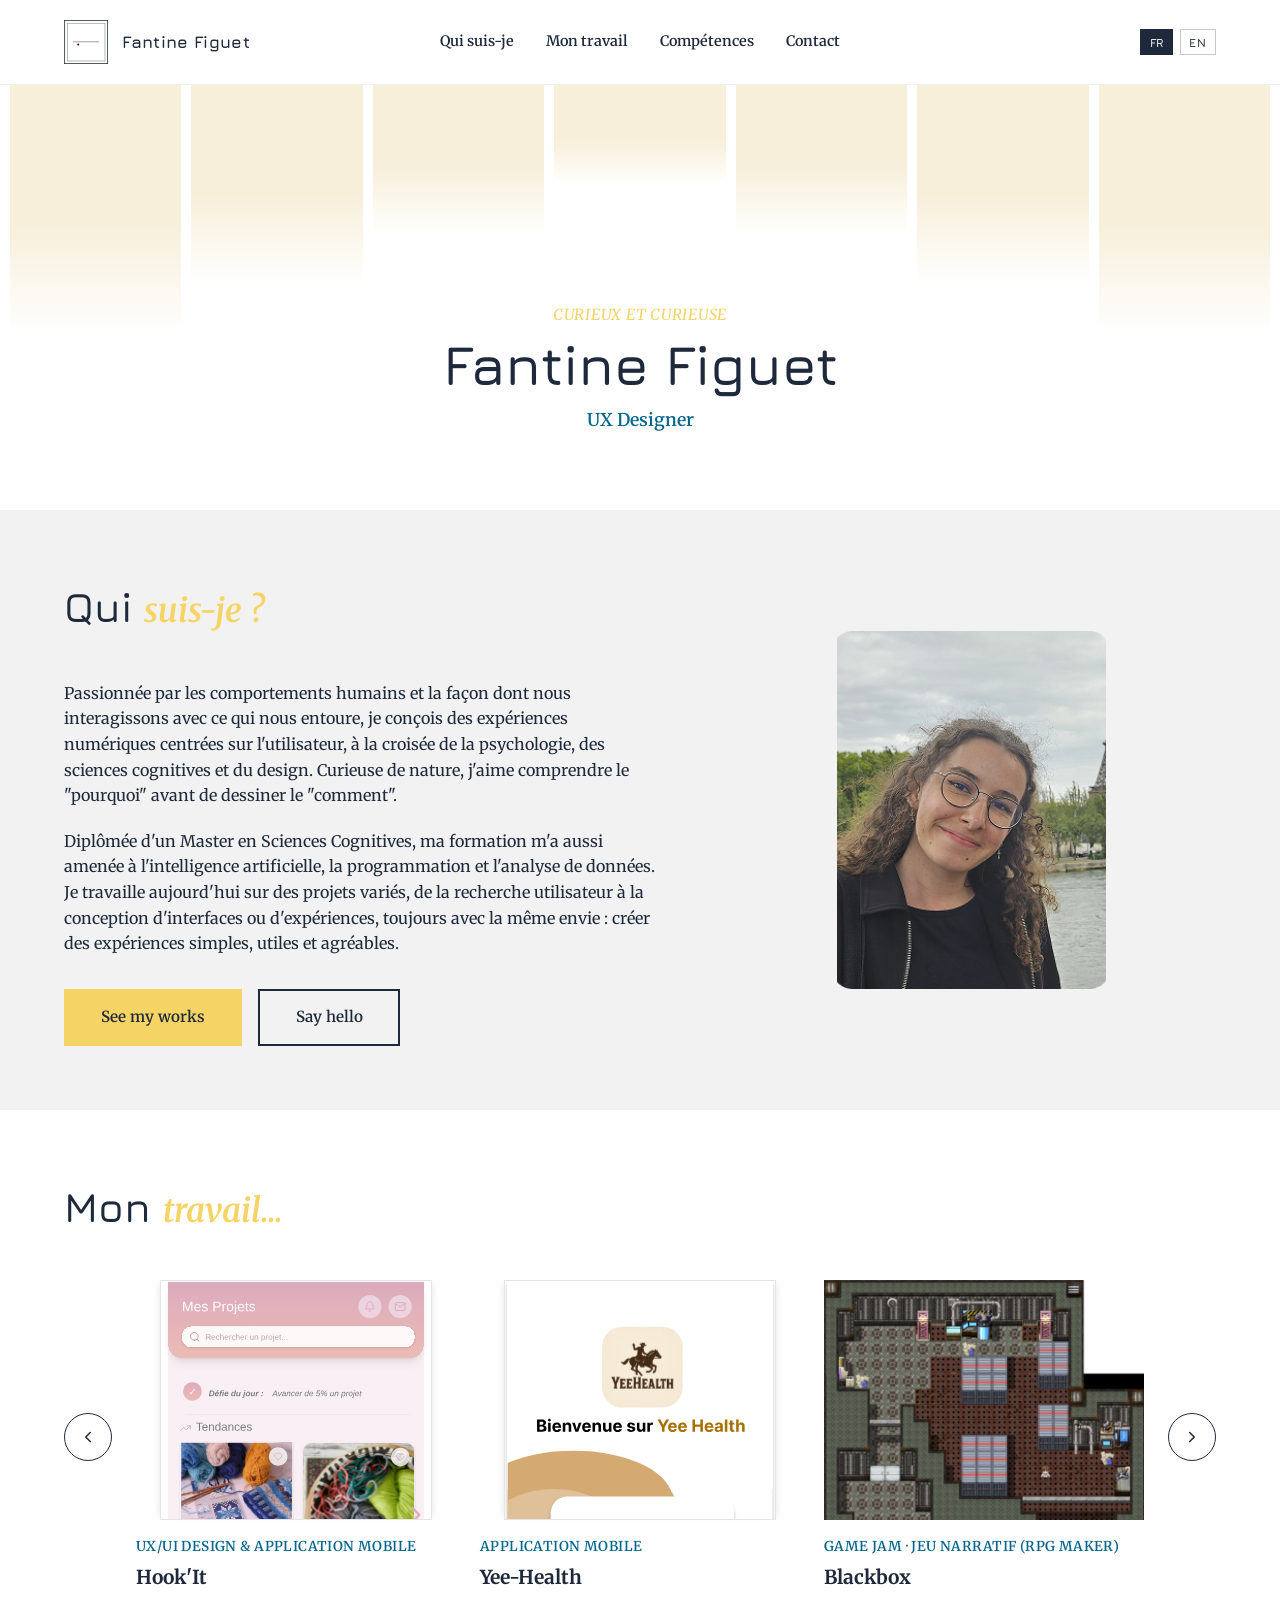
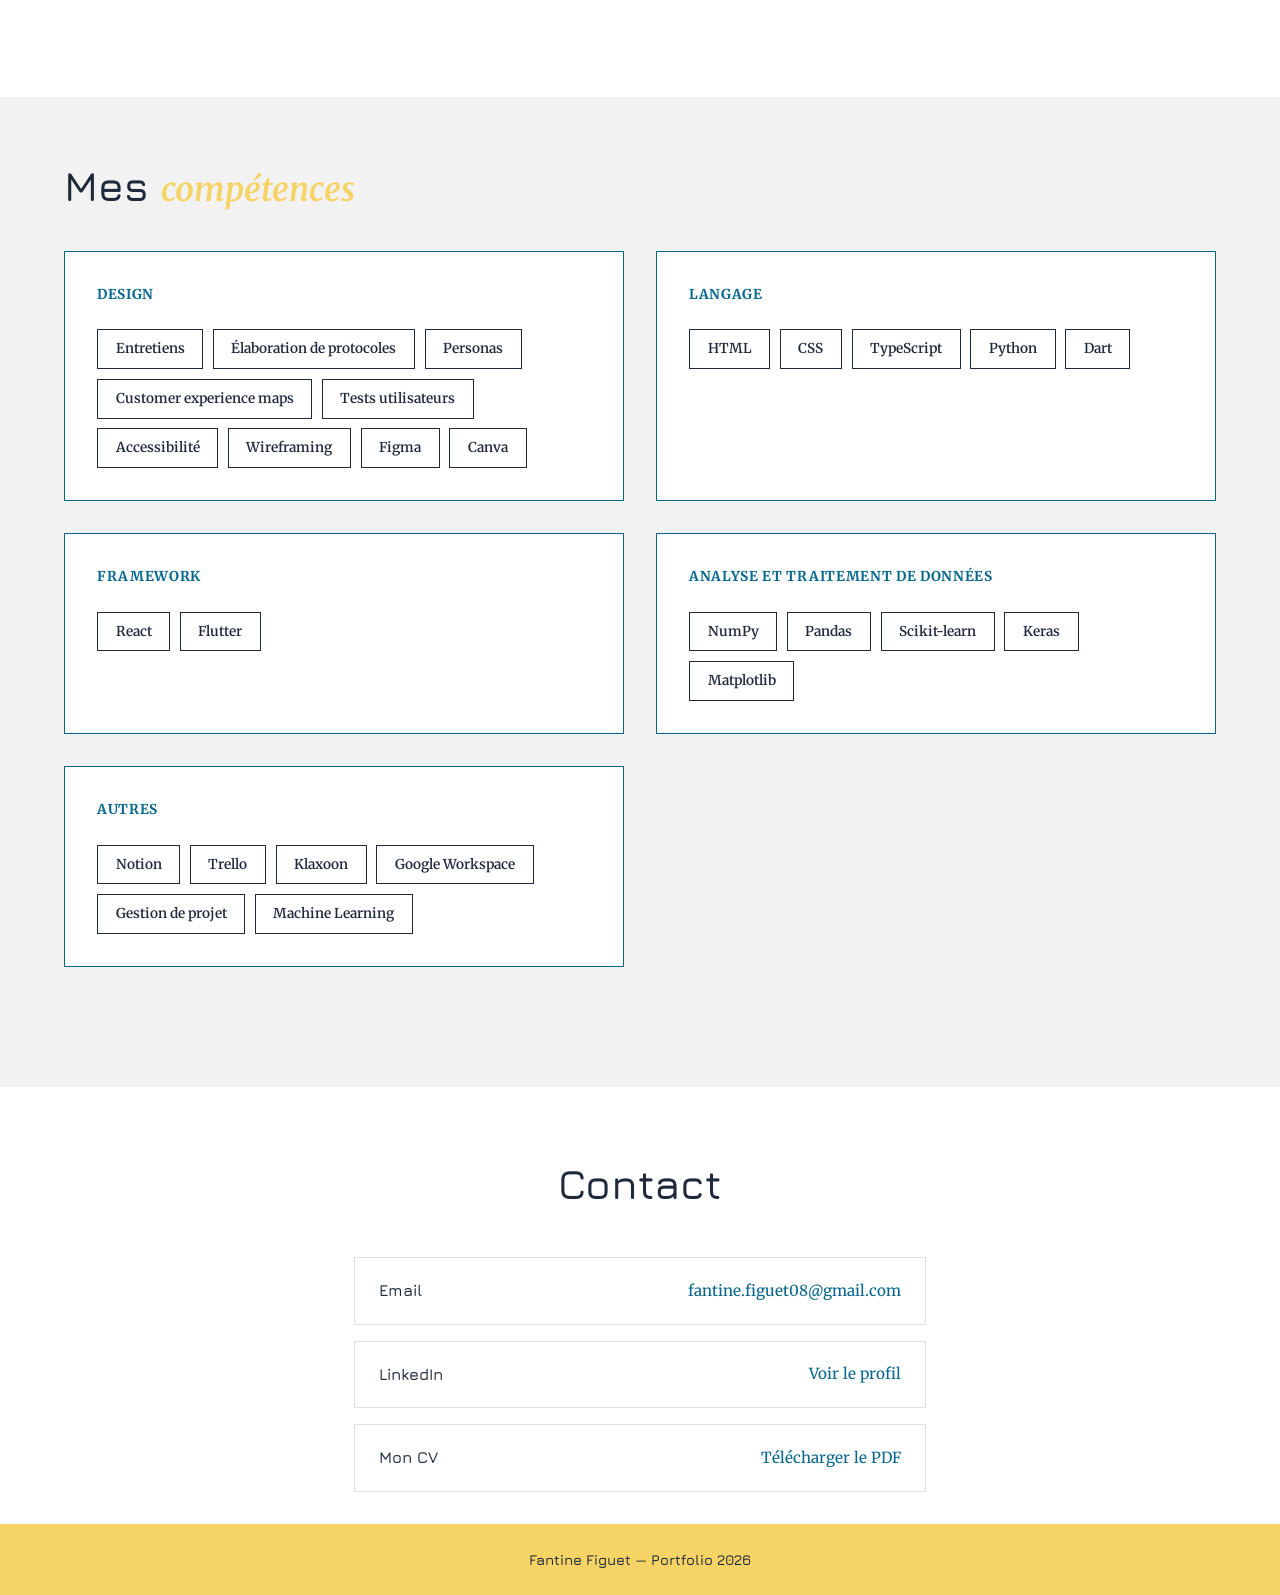
==== commit 1bcddc61: "titres" ====
--- a/index.html
+++ b/index.html
@@ -142,7 +142,7 @@
   <section id="competences" class="skills">
     <div class="skills-inner">
     <h2 class="section-title skills-title" data-i18n="skills.title">
-      Des <em>compétences</em>
+      Mes <em>compétences</em>
     </h2>
 
     <div class="skills-categories">
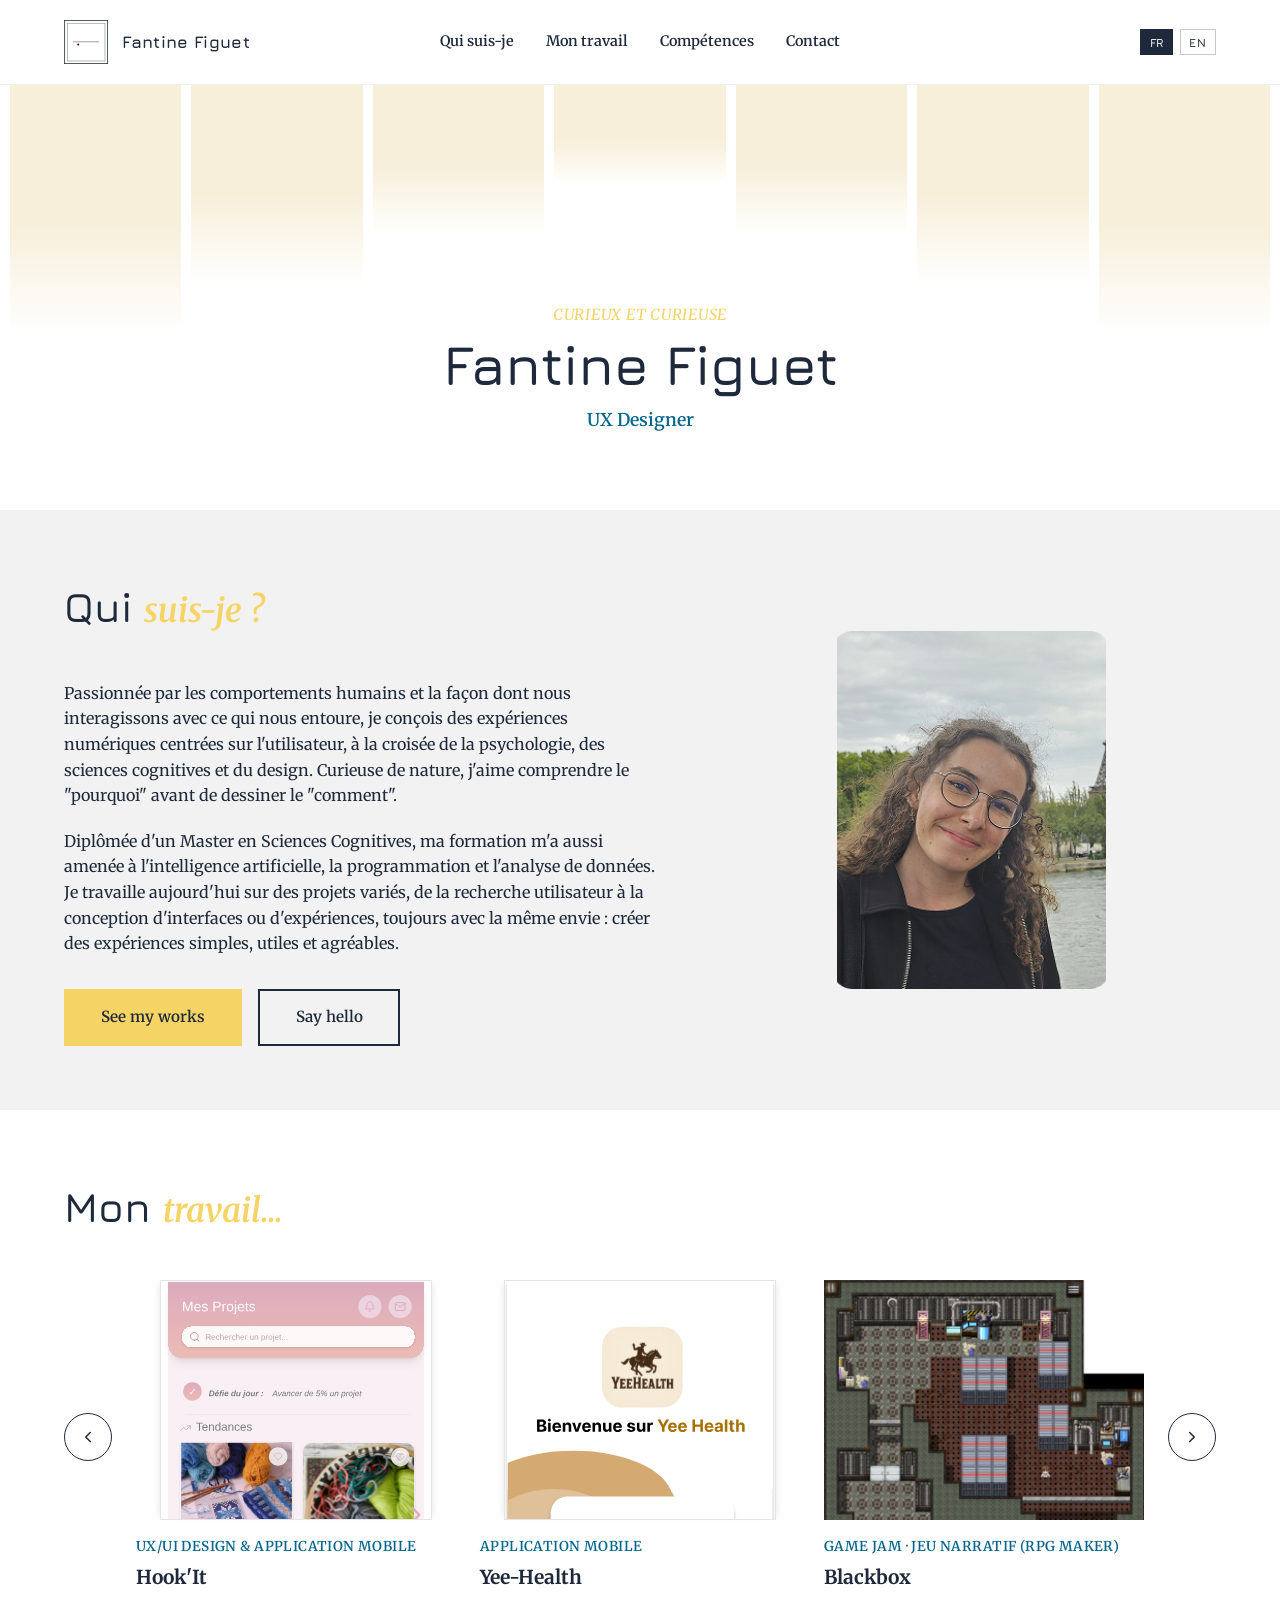
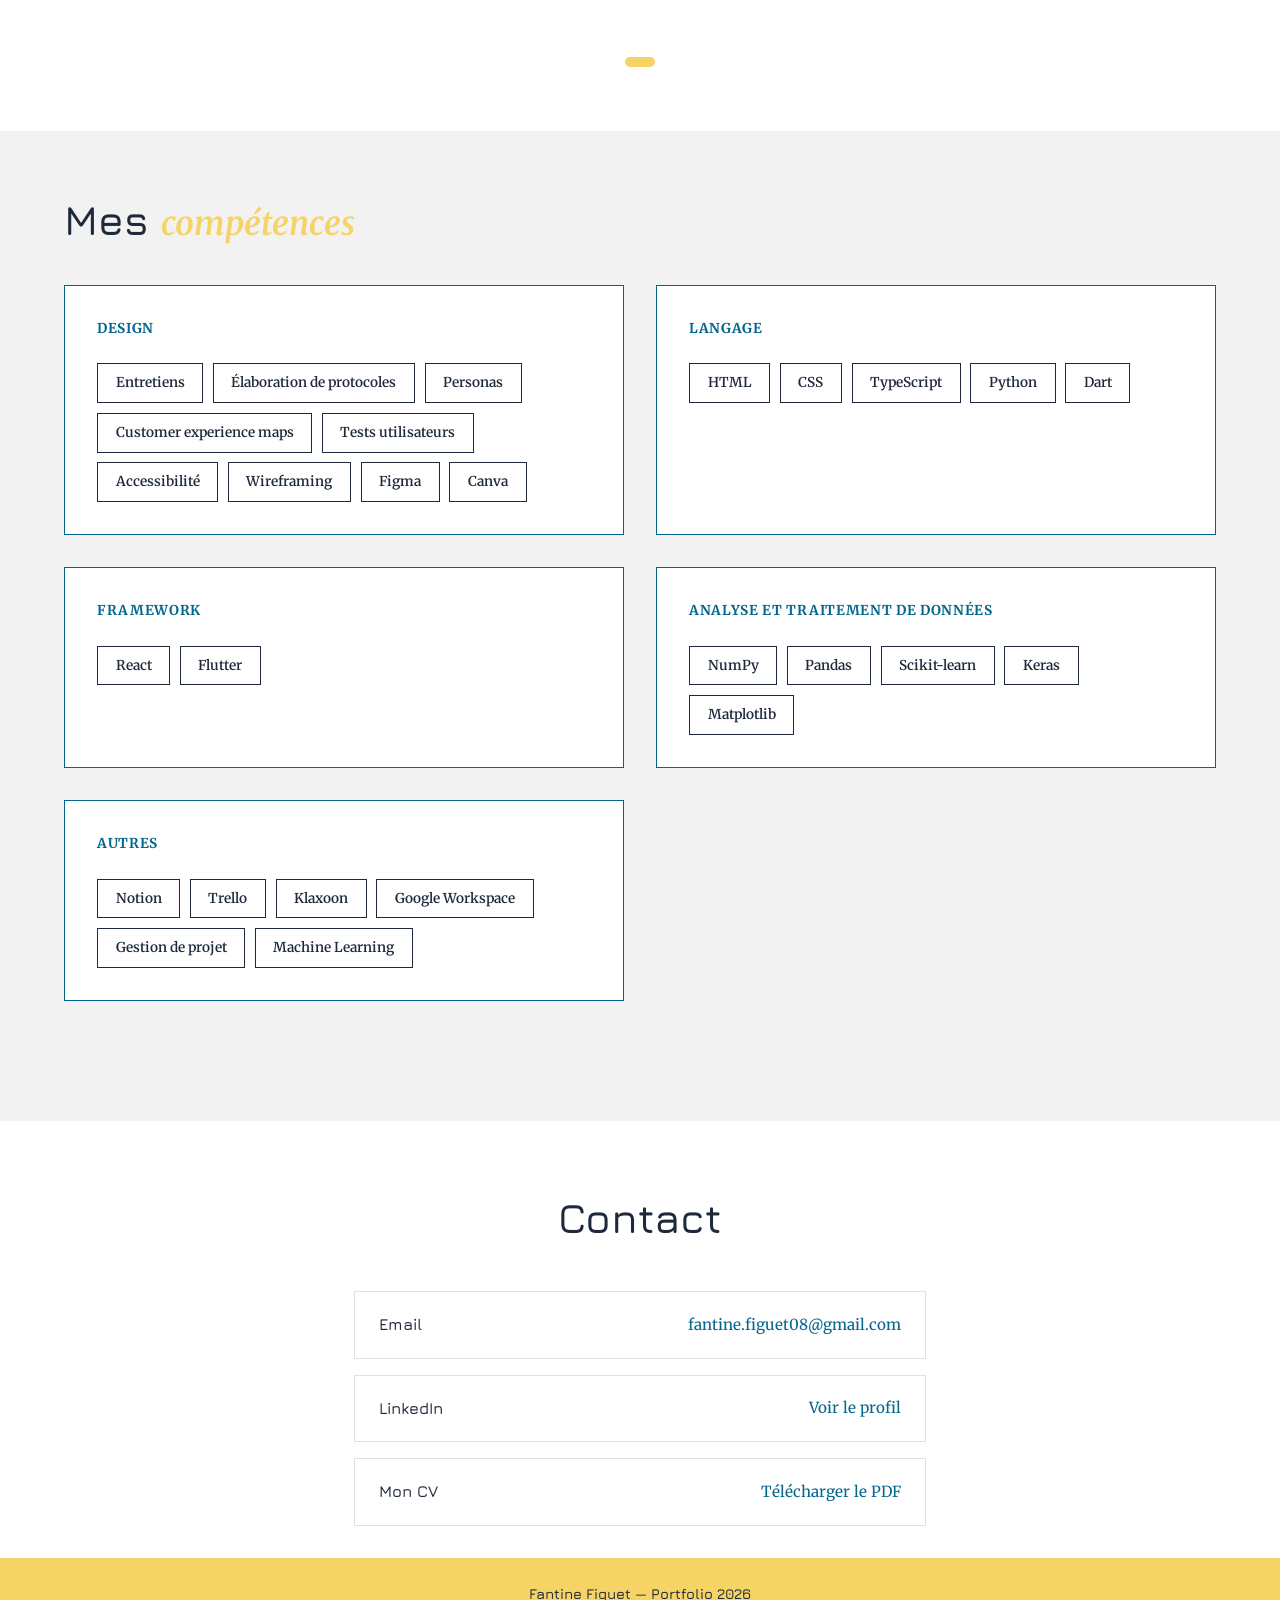
==== commit 1e3c7cbf: "fleches" ====
--- a/index.html
+++ b/index.html
@@ -129,9 +129,9 @@
           <path d="M9 18l6-6-6-6" stroke-linecap="round" stroke-linejoin="round"/>
         </svg>
       </button>
-    </div>
-
-    <div class="carousel-dots" role="tablist" aria-label="Navigation des projets"></div>
+
+      <div class="carousel-dots" role="tablist" aria-label="Navigation des projets"></div>
+    </div>
     </div>
   </section>
 
--- a/assets/css/style.css
+++ b/assets/css/style.css
@@ -442,8 +442,13 @@
 
 .carousel {
   display: flex;
+  flex-wrap: wrap;
   align-items: center;
   gap: 1.5rem;
+}
+
+.carousel > .carousel-dots {
+  flex-basis: 100%;
 }
 
 .carousel-arrow {
@@ -462,8 +467,9 @@
 }
 
 .carousel-arrow:hover {
-  background-color: var(--color-text);
-  color: var(--color-white);
+  background-color: var(--color-yellow);
+  border-color: var(--color-yellow);
+  color: var(--color-text);
 }
 
 .carousel-viewport {
@@ -976,8 +982,8 @@
 }
 
 .gallery-carousel .carousel-arrow:hover {
-  background-color: var(--color-text);
-  color: var(--color-white);
+  background-color: var(--color-yellow);
+  color: var(--color-text);
 }
 
 .project-detail-gallery {
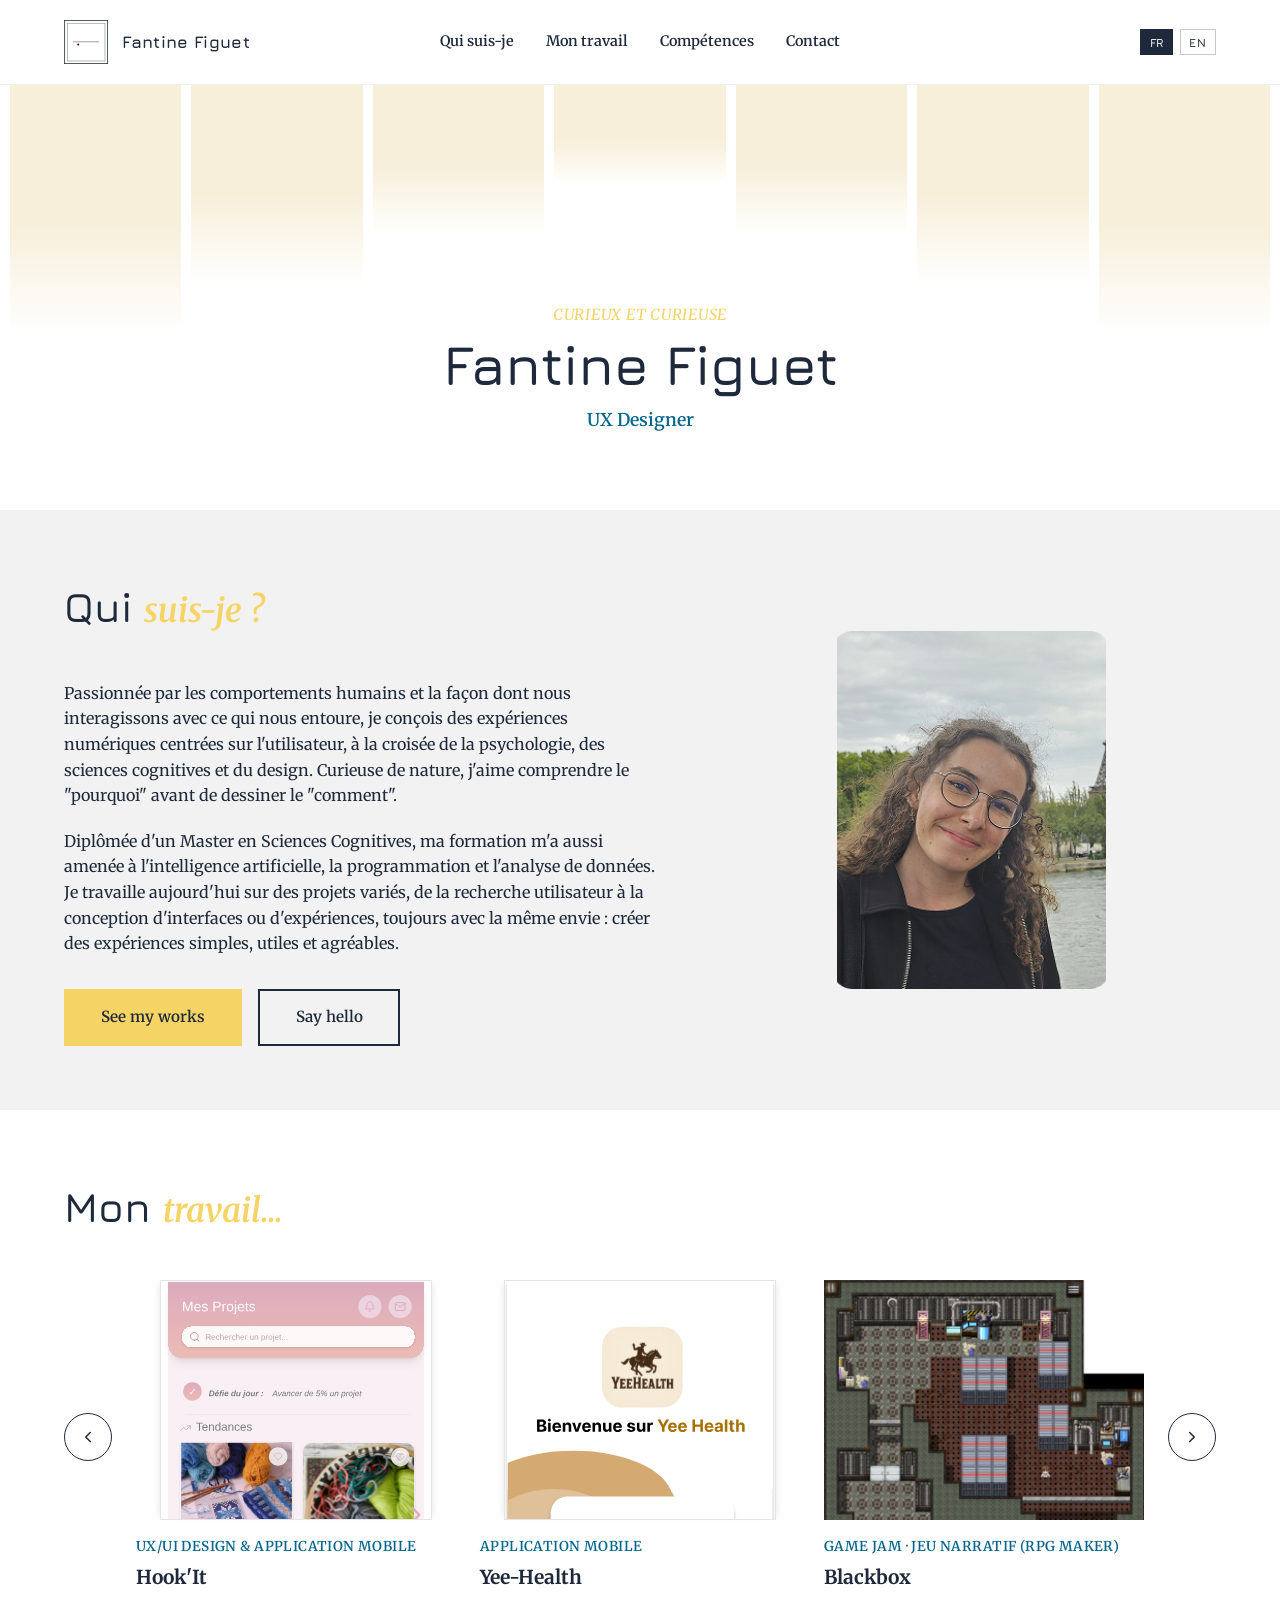
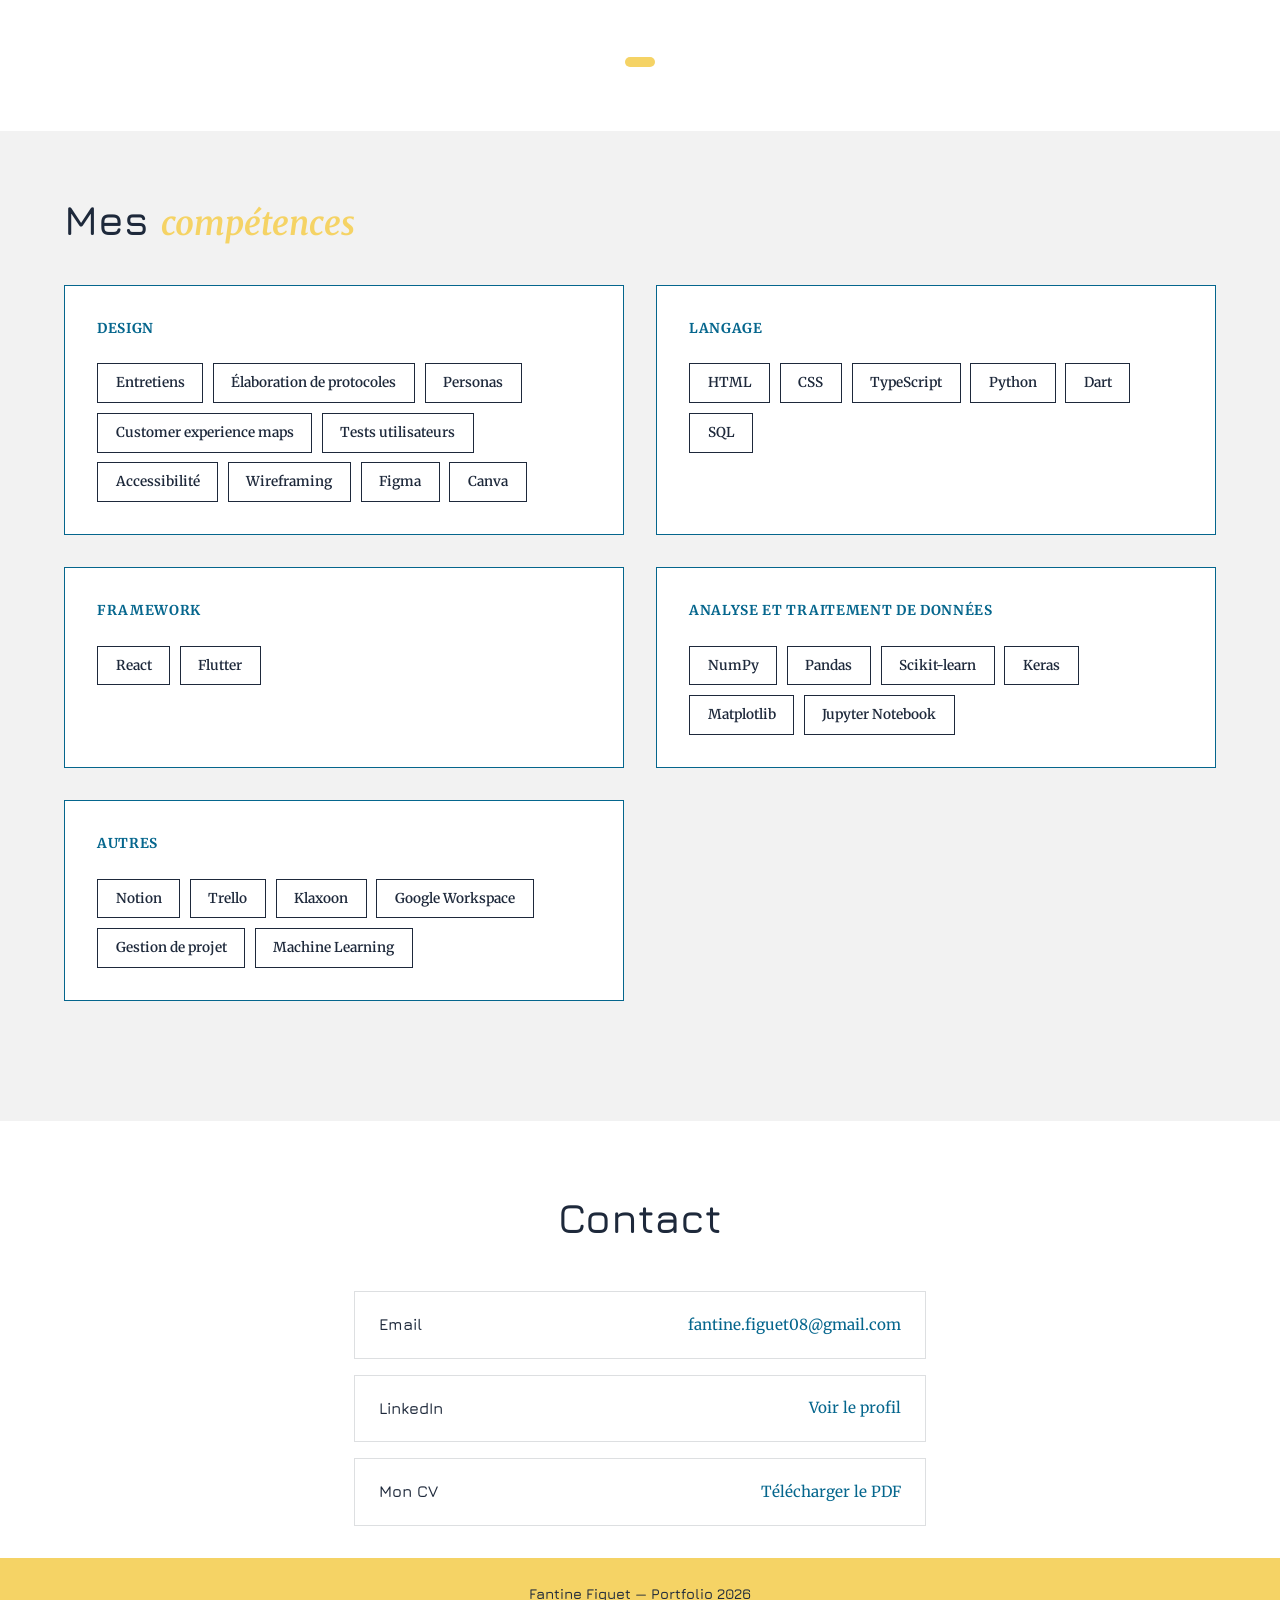
==== commit 6cdebc3e: "comp" ====
--- a/index.html
+++ b/index.html
@@ -169,6 +169,7 @@
           <span class="skill-tag">TypeScript</span>
           <span class="skill-tag">Python</span>
           <span class="skill-tag">Dart</span>
+          <span class="skill-tag">SQL</span>
         </div>
       </div>
 
@@ -188,6 +189,7 @@
           <span class="skill-tag">Scikit-learn</span>
           <span class="skill-tag">Keras</span>
           <span class="skill-tag">Matplotlib</span>
+          <span class="skill-tag">Jupyter Notebook</span>
         </div>
       </div>
 
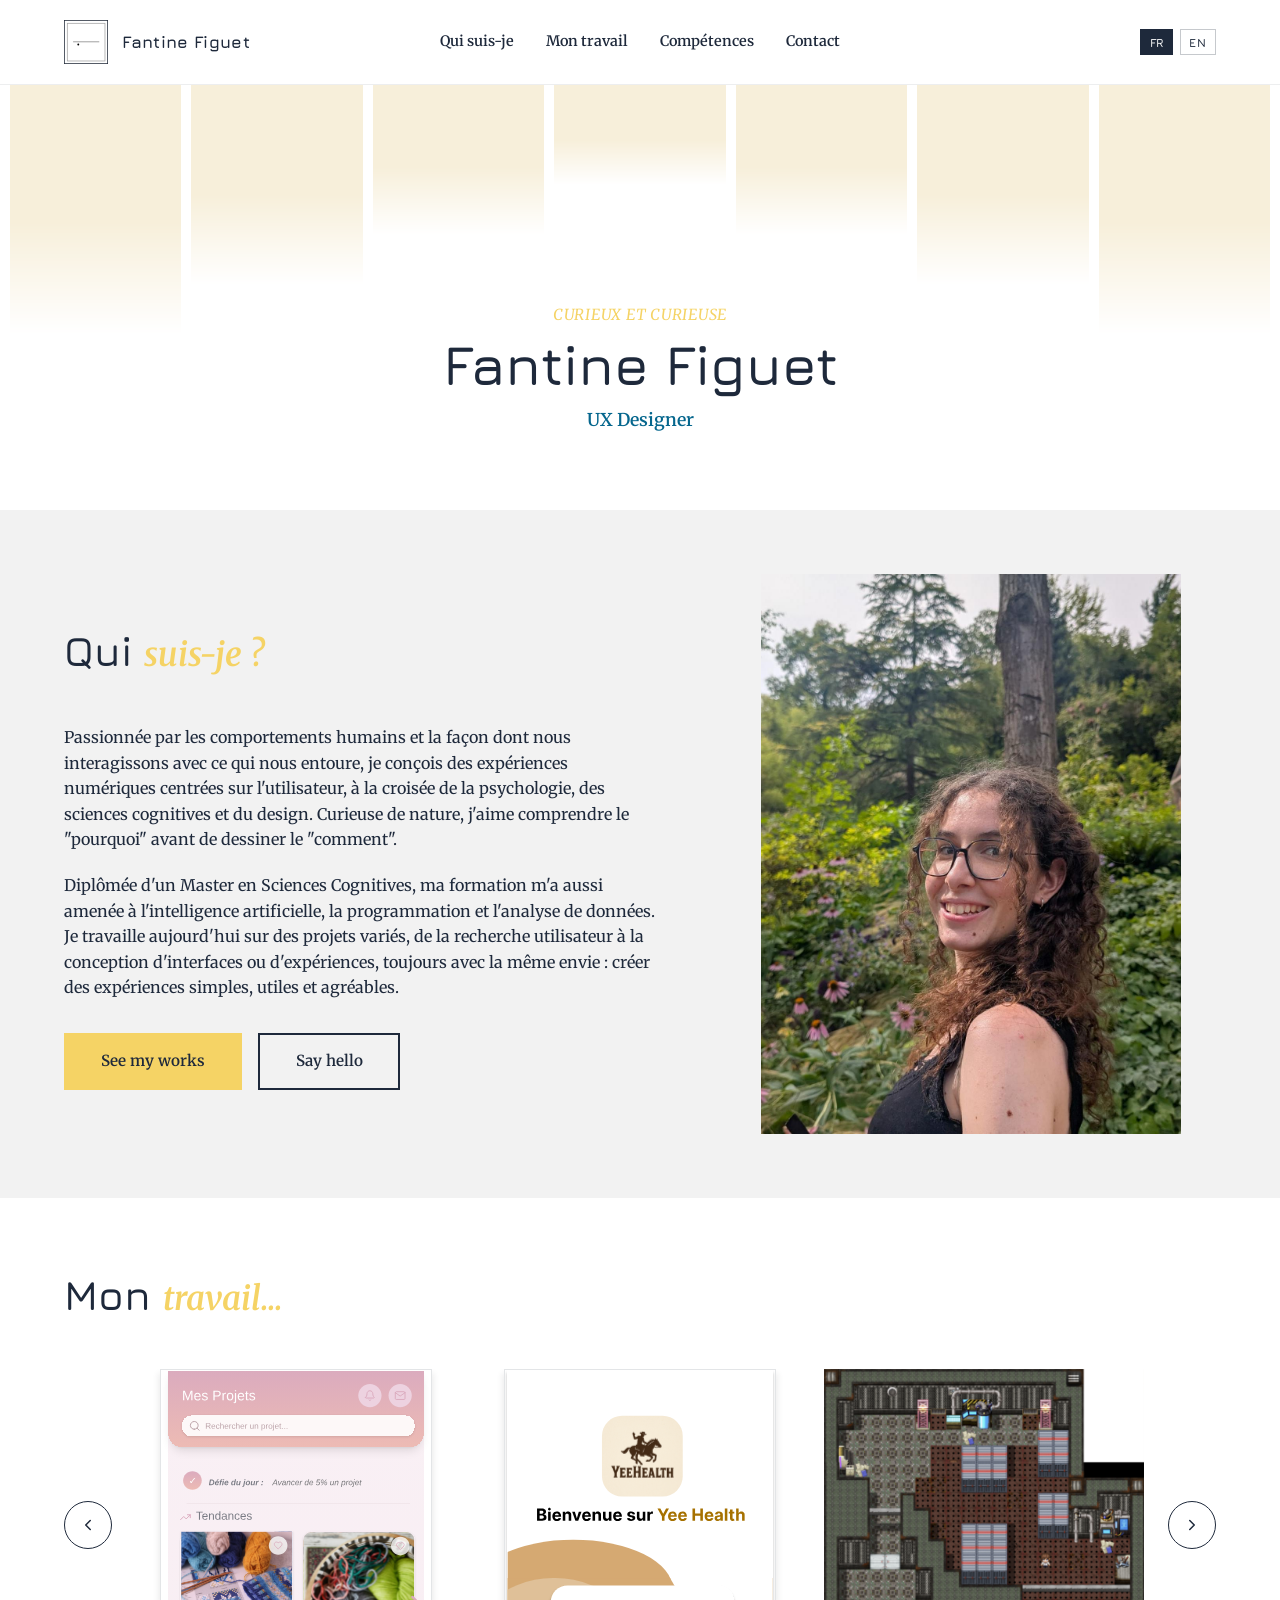
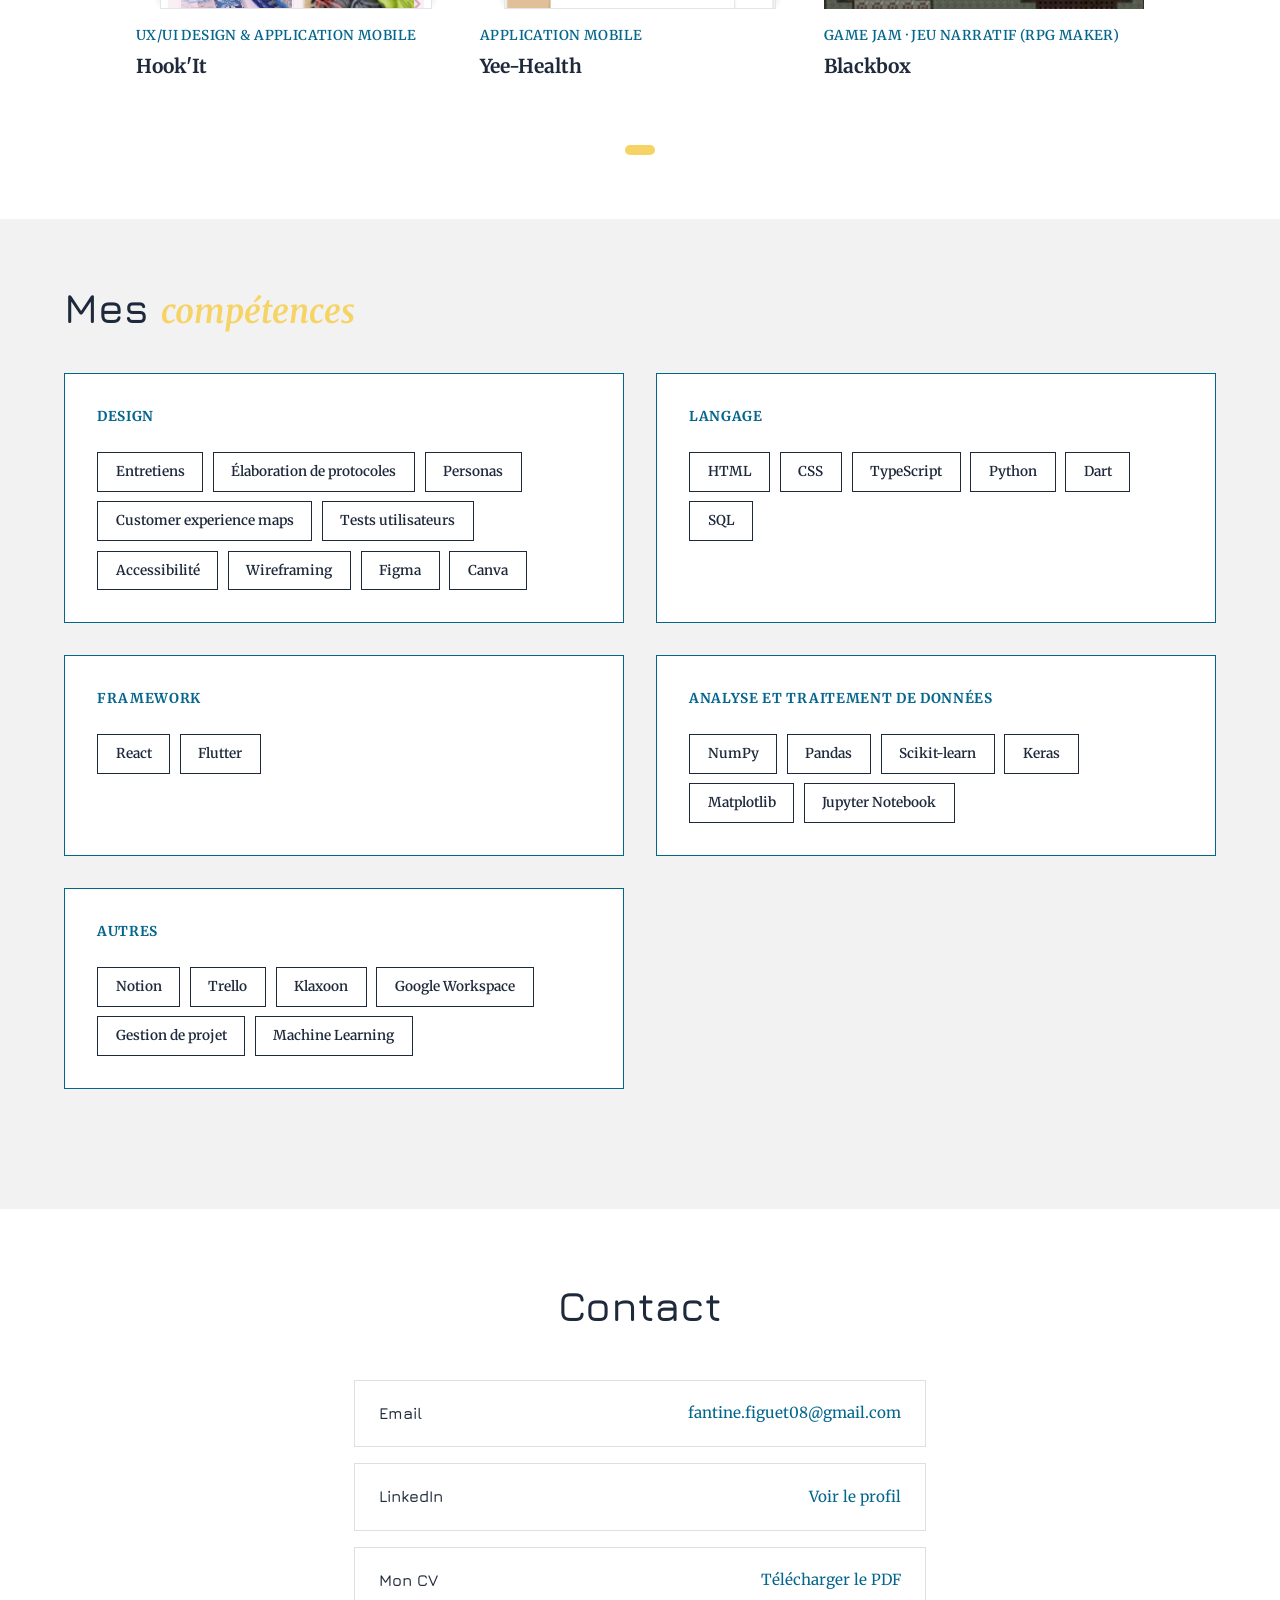
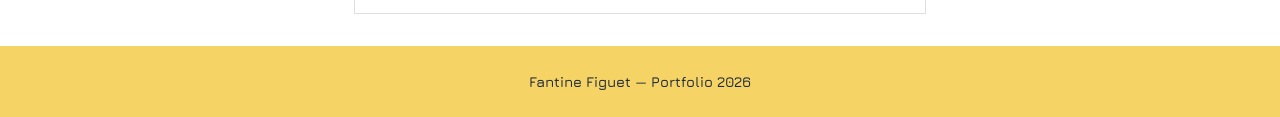
==== commit 218727b3: "photo" ====
--- a/index.html
+++ b/index.html
@@ -74,7 +74,7 @@
       </div>
 
       <div class="about-image">
-        <img src="assets/images/fantine.png" alt="Photo de Fantine Figuet" class="about-photo">
+        <img src="assets/images/fantine.jpg" alt="Photo de Fantine Figuet" class="about-photo">
         <div class="about-photo-accent"></div>
       </div>
 
